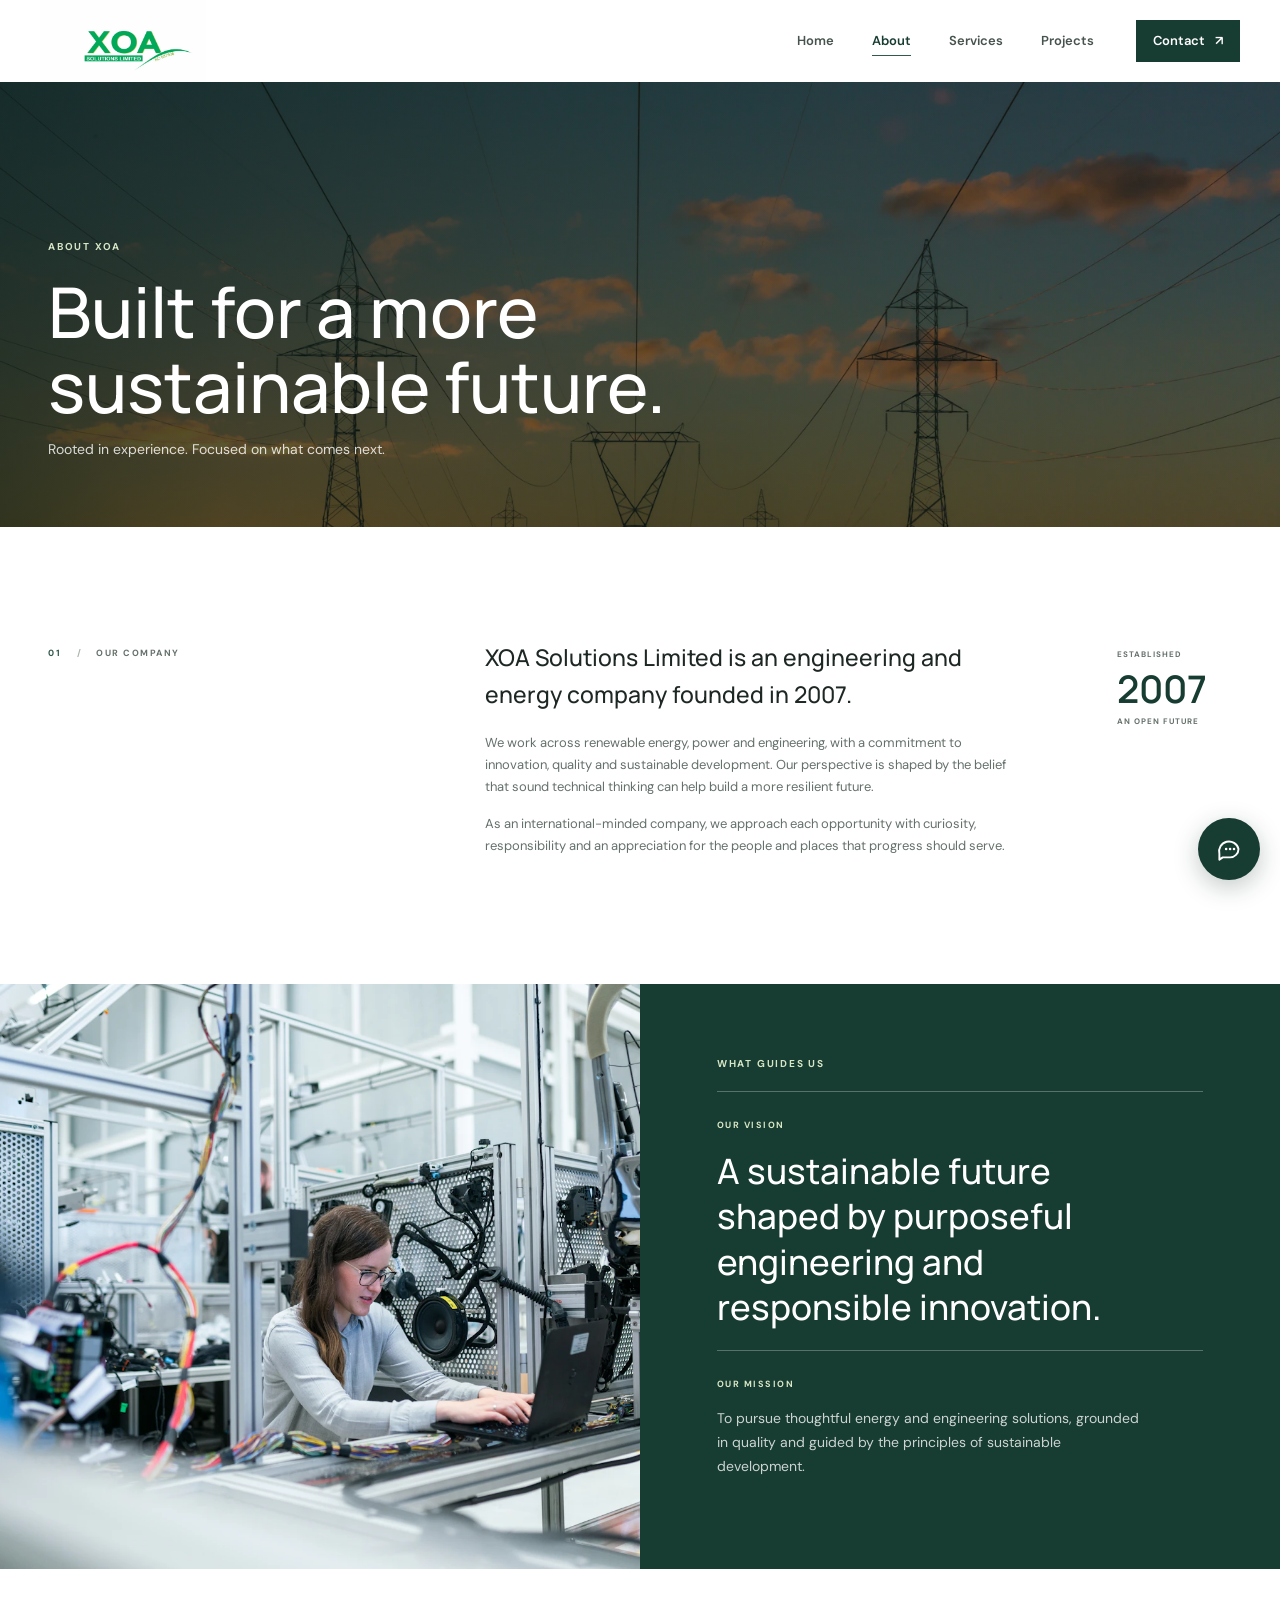
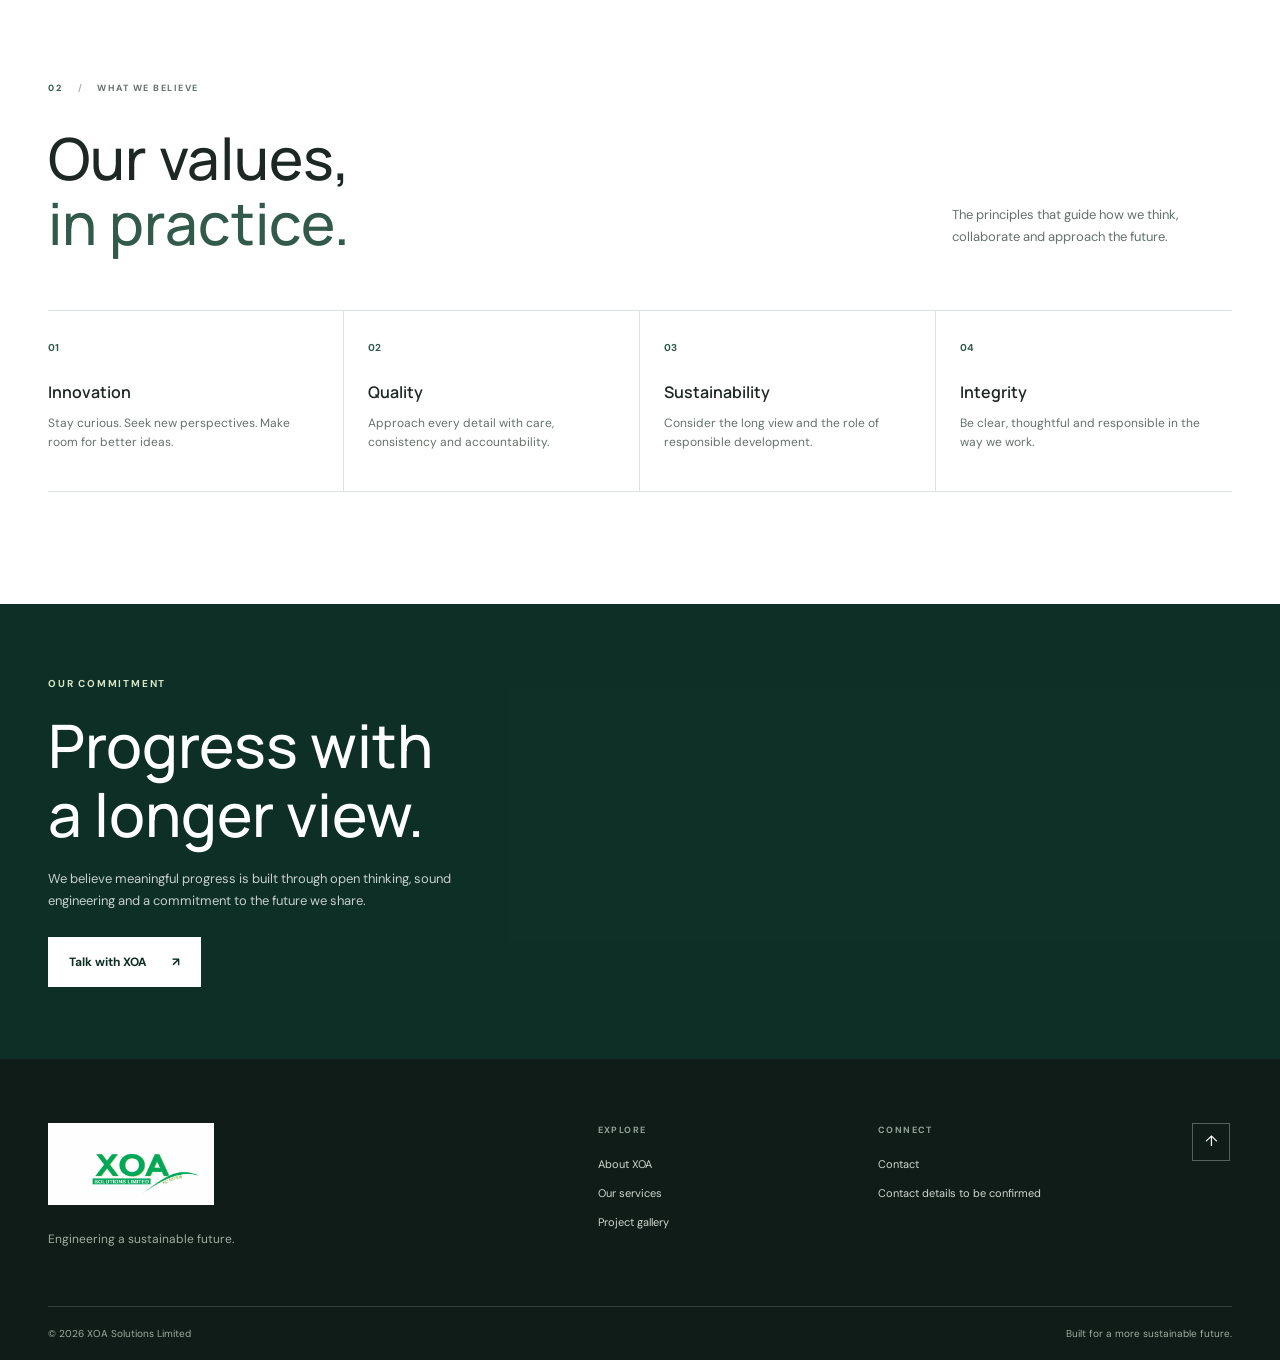
==== about.html @ 509e8e04 "Update XOA website and add official company logo Co-authored-by: Copilot <223556219+Copilot@users.no" ====
<!doctype html>
<html lang="en">
<head>
  <meta charset="utf-8">
  <meta name="viewport" content="width=device-width, initial-scale=1">
  <meta name="description" content="Learn about XOA Solutions Limited, founded in 2007, and our vision, mission and commitment to sustainable development.">
  <meta name="theme-color" content="#173c31">
  <title>About XOA | XOA Solutions Limited</title>
  <link rel="preconnect" href="https://fonts.googleapis.com">
  <link rel="preconnect" href="https://fonts.gstatic.com" crossorigin>
  <link rel="preconnect" href="https://images.unsplash.com">
  <link href="https://fonts.googleapis.com/css2?family=DM+Sans:wght@400;500;600;700&family=Manrope:wght@400;500;600;700;800&display=swap" rel="stylesheet">
  <link rel="stylesheet" href="assets/css/style.css">
  <link rel="stylesheet" href="assets/css/chatbot.css">
  <script src="assets/js/main.js" defer></script>
  <script id="xoa-chatbot-script" src="assets/js/chatbot.js" data-api-endpoint="/api/chat" defer></script>
</head>
<body data-page="about">
  <a class="skip-link" href="#main-content">Skip to content</a>
  <header class="site-header"><div class="header-inner">
    <a class="brand" href="index.html" aria-label="XOA Solutions Limited home"><img class="brand-logo" src="assets/images/xoa-logo.jpg" alt="XOA Solutions Limited official logo"></a>
    <button class="menu-toggle" type="button" aria-expanded="false" aria-controls="primary-navigation" aria-label="Open navigation"><span></span><span></span></button>
    <nav class="site-nav" id="primary-navigation" aria-label="Main navigation"><a href="index.html">Home</a><a href="about.html" aria-current="page">About</a><a href="services.html">Services</a><a href="projects.html">Projects</a><a class="nav-contact" href="contact.html">Contact <span aria-hidden="true">↗</span></a></nav>
  </div></header>
  <main id="main-content">
    <section class="page-hero page-hero--about">
      <img src="assets/images/wind-landscape.webp" alt="Wind turbines rising above a green landscape" fetchpriority="high">
      <div class="page-hero__shade"></div><div class="page-width page-hero__content"><p class="eyebrow eyebrow--light">About XOA</p><h1>Built for a more<br>sustainable future.</h1><p>Rooted in experience. Focused on what comes next.</p></div>
    </section>
    <section class="about-intro section-space page-width" data-reveal>
      <div class="section-kicker"><span>01</span><span>Our company</span></div>
      <div class="about-intro__body"><p class="lead">XOA Solutions Limited is an engineering and energy company founded in 2007.</p><p>We work across renewable energy, power and engineering, with a commitment to innovation, quality and sustainable development. Our perspective is shaped by the belief that sound technical thinking can help build a more resilient future.</p><p>As an international-minded company, we approach each opportunity with curiosity, responsibility and an appreciation for the people and places that progress should serve.</p></div>
      <div class="founded-stamp"><span>ESTABLISHED</span><strong>2007</strong><span>AN OPEN FUTURE</span></div>
    </section>
    <section class="vision-band" data-reveal>
      <div class="vision-image"><img src="assets/images/engineer-at-work.webp" alt="Engineer working with technical equipment" loading="lazy"></div>
      <div class="vision-content"><p class="eyebrow eyebrow--light">What guides us</p><div class="vision-block"><span>OUR VISION</span><h2>A sustainable future shaped by purposeful engineering and responsible innovation.</h2></div><div class="vision-block"><span>OUR MISSION</span><p>To pursue thoughtful energy and engineering solutions, grounded in quality and guided by the principles of sustainable development.</p></div></div>
    </section>
    <section class="values-section section-space page-width" data-reveal>
      <div class="section-heading"><div><div class="section-kicker"><span>02</span><span>What we believe</span></div><h2>Our values,<br><em>in practice.</em></h2></div><p class="section-aside">The principles that guide how we think, collaborate and approach the future.</p></div>
      <div class="values-grid"><article><span>01</span><h3>Innovation</h3><p>Stay curious. Seek new perspectives. Make room for better ideas.</p></article><article><span>02</span><h3>Quality</h3><p>Approach every detail with care, consistency and accountability.</p></article><article><span>03</span><h3>Sustainability</h3><p>Consider the long view and the role of responsible development.</p></article><article><span>04</span><h3>Integrity</h3><p>Be clear, thoughtful and responsible in the way we work.</p></article></div>
    </section>
    <section class="about-commitment"><div class="page-width about-commitment__inner" data-reveal><p class="eyebrow eyebrow--light">Our commitment</p><h2>Progress with<br>a longer view.</h2><p>We believe meaningful progress is built through open thinking, sound engineering and a commitment to the future we share.</p><a class="button button--light" href="contact.html">Talk with XOA <span aria-hidden="true">↗</span></a></div></section>
  </main>
  <footer class="site-footer"><div class="page-width footer-main"><div class="footer-brand-block"><a class="brand brand--footer" href="index.html" aria-label="XOA Solutions Limited home"><img class="brand-logo" src="assets/images/xoa-logo.jpg" alt="XOA Solutions Limited official logo"></a><p>Engineering a sustainable future.</p></div><div class="footer-column"><span class="footer-label">Explore</span><a href="about.html">About XOA</a><a href="services.html">Our services</a><a href="projects.html">Project gallery</a></div><div class="footer-column"><span class="footer-label">Connect</span><a href="contact.html">Contact</a><span>Contact details to be confirmed</span></div><a class="back-top" href="#main-content" aria-label="Back to top">↑</a></div><div class="page-width footer-bottom"><span>© <span data-current-year>2026</span> XOA Solutions Limited</span><span>Built for a more sustainable future.</span></div></footer>
</body>
</html>
---- assets/css/style.css ----
:root {
  color-scheme: light;
  --forest: #173c31;
  --forest-deep: #102d25;
  --forest-soft: #315a4b;
  --ink: #1d2723;
  --muted: #65716b;
  --line: #dce3dd;
  --paper: #f6f7f3;
  --white: #fff;
  --leaf: #d9e7c7;
  --sans: "DM Sans", sans-serif;
  --display: "Manrope", sans-serif;
  font-family: var(--sans);
  color: var(--ink);
  background: var(--white);
  font-synthesis: none;
  text-rendering: optimizeLegibility;
}

*, *::before, *::after { box-sizing: border-box; }
html { scroll-behavior: smooth; }
body { margin: 0; min-width: 320px; font-size: 15px; line-height: 1.7; }
img { display: block; width: 100%; }
a { color: inherit; text-decoration: none; }
button, input, textarea { font: inherit; }
button, a { -webkit-tap-highlight-color: transparent; }
::selection { color: var(--white); background: var(--forest-soft); }
.page-width { width: min(1200px, calc(100% - 96px)); margin-inline: auto; }
.section-space { padding-block: 112px; }

.skip-link { position: fixed; z-index: 20; top: 12px; left: 12px; padding: 10px 16px; color: var(--white); background: var(--forest); transform: translateY(-160%); }
.skip-link:focus { transform: translateY(0); }
.site-header { position: relative; z-index: 10; height: 82px; background: var(--white); }
.header-inner { width: min(1360px, calc(100% - 80px)); height: 100%; margin-inline: auto; display: flex; align-items: center; justify-content: space-between; }
.brand { display: inline-flex; align-items: center; min-width: 176px; }
.brand-logo { flex: 0 1 166px; width: 166px; max-width: 100%; height: auto; }
.site-nav { display: flex; align-items: center; gap: 38px; height: 100%; }
.site-nav a { position: relative; display: inline-flex; align-items: center; min-height: 44px; color: #47534d; font-size: 13px; font-weight: 600; transition: color .2s ease; }
.site-nav a:not(.nav-contact)::after { position: absolute; right: 0; bottom: 7px; left: 0; height: 1px; background: var(--forest-soft); content: ""; transform: scaleX(0); transform-origin: left; transition: transform .2s ease; }
.site-nav a:hover, .site-nav a[aria-current="page"] { color: var(--forest); }
.site-nav a:hover::after, .site-nav a[aria-current="page"]::after { transform: scaleX(1); }
.site-nav .nav-contact { gap: 10px; min-height: 42px; margin-left: 4px; padding: 0 17px; color: var(--white); background: var(--forest); transition: background .2s ease; }
.site-nav .nav-contact:hover { color: var(--white); background: var(--forest-soft); }
.menu-toggle { display: none; }

.home-hero { position: relative; min-height: min(690px, calc(100svh - 82px)); display: flex; align-items: center; overflow: hidden; color: var(--white); background: var(--forest-deep); }
.home-hero__image, .page-hero > img { position: absolute; inset: 0; width: 100%; height: 100%; object-fit: cover; }
.home-hero__image { object-position: center 54%; }
.home-hero__shade, .page-hero__shade { position: absolute; inset: 0; background: linear-gradient(90deg, rgba(10, 31, 25, .79) 0%, rgba(12, 35, 29, .57) 46%, rgba(13, 36, 29, .15) 100%); }
.home-hero__content { position: relative; z-index: 1; padding-block: 120px; }
.eyebrow { margin: 0 0 20px; color: var(--forest-soft); font-size: 10px; font-weight: 700; letter-spacing: 1.8px; line-height: 1.5; text-transform: uppercase; }
.eyebrow--light { color: #d6e6c6; }
h1, h2, h3, p { margin-top: 0; }
h1, h2, h3 { font-family: var(--display); letter-spacing: 0; }
.home-hero h1 { max-width: 800px; margin-bottom: 20px; font-size: clamp(48px, 7vw, 88px); font-weight: 600; letter-spacing: 0; line-height: 1.04; }
.hero-copy { max-width: 480px; margin-bottom: 30px; color: rgba(255,255,255,.82); font-size: 16px; line-height: 1.8; }
.hero-actions { display: flex; align-items: center; gap: 28px; }
.button { min-height: 50px; display: inline-flex; align-items: center; justify-content: center; gap: 25px; padding: 0 20px; border: 1px solid transparent; font-size: 12px; font-weight: 700; transition: color .2s ease, background .2s ease, border-color .2s ease, transform .2s ease; }
.button:hover { transform: translateY(-2px); }
.button--light { color: var(--forest-deep); background: var(--white); }
.button--light:hover { color: var(--white); border-color: rgba(255,255,255,.65); background: transparent; }
.button--dark { color: var(--white); background: var(--forest); cursor: pointer; }
.button--dark:hover { background: var(--forest-soft); }
.hero-caption { position: absolute; right: 48px; bottom: 32px; z-index: 1; color: rgba(255,255,255,.78); font-size: 10px; letter-spacing: .3px; }
.text-link { display: inline-flex; align-items: center; gap: 14px; color: var(--forest); font-size: 12px; font-weight: 700; }
.text-link span { transition: transform .2s ease; }
.text-link:hover span { transform: translateX(4px); }
.text-link--light { color: var(--white); }

.section-kicker { display: flex; align-items: center; gap: 14px; margin-bottom: 34px; color: var(--muted); font-size: 9px; font-weight: 700; letter-spacing: 1.5px; text-transform: uppercase; }
.section-kicker span:first-child { color: var(--forest-soft); }
.section-kicker span:first-child::after { content: " /"; padding-left: 12px; color: #aab5ac; }
.section-kicker--light, .section-kicker--light span:first-child { color: #d4dfd4; }
.section-kicker--light span:first-child::after { color: rgba(255,255,255,.42); }
.intro-section { padding-block: 105px 118px; }
.intro-content { display: grid; grid-template-columns: 1.05fr .75fr; gap: 13%; align-items: start; }
.intro-content h2, .section-heading h2, .why-heading h2, .portfolio-intro h2 { margin: 0; font-size: clamp(38px, 5vw, 58px); font-weight: 500; line-height: 1.13; }
h2 em { color: var(--forest-soft); font-style: normal; }
.intro-copy { padding-top: 4px; }
.intro-copy p { margin-bottom: 18px; color: var(--muted); font-size: 14px; }
.intro-copy .lead, .lead { color: var(--ink); font-family: var(--display); font-size: 19px; font-weight: 500; line-height: 1.6; }
.intro-copy .text-link { margin-top: 6px; }

.overview-band { min-height: 470px; display: grid; grid-template-columns: 1.05fr .95fr; color: var(--white); background: var(--forest); }
.overview-image { min-height: 470px; background: url("../images/wind-landscape.webp") center 48% / cover no-repeat; }
.overview-content { align-self: center; max-width: 580px; padding: 72px 10% 72px 11%; }
.overview-content .eyebrow { margin-bottom: 17px; }
.overview-content h2, .contact-cta h2, .about-commitment h2, .services-outro h2 { margin-bottom: 19px; font-size: clamp(38px, 4vw, 54px); font-weight: 500; line-height: 1.15; }
.overview-content p:not(.eyebrow) { max-width: 390px; margin-bottom: 24px; color: rgba(255,255,255,.75); font-size: 14px; }

.section-heading { display: flex; align-items: end; justify-content: space-between; gap: 40px; margin-bottom: 54px; }
.section-heading .section-kicker { margin-bottom: 28px; }
.section-heading__link { margin-bottom: 9px; white-space: nowrap; }
.services-section { padding-block: 110px 120px; }
.service-grid { display: grid; grid-template-columns: repeat(3, 1fr); border-top: 1px solid var(--line); border-bottom: 1px solid var(--line); }
.service-tile { position: relative; min-height: 257px; padding: 27px 28px 30px 0; border-right: 1px solid var(--line); transition: background .25s ease, padding .25s ease; }
.service-tile:not(:first-child) { padding-left: 28px; }
.service-tile:last-child { border-right: 0; }
.service-tile:hover { background: var(--paper); padding-right: 19px; padding-left: 19px; }
.service-number { display: block; margin-bottom: 27px; color: var(--muted); font-size: 9px; font-weight: 700; letter-spacing: 1.2px; }
.service-symbol { color: var(--forest-soft); font-size: 25px; line-height: 1; }
.service-tile h3 { margin: 16px 0 9px; font-size: 18px; font-weight: 600; }
.service-tile p { max-width: 280px; margin-bottom: 0; color: var(--muted); font-size: 12px; line-height: 1.7; }
.tile-arrow { position: absolute; right: 20px; bottom: 20px; color: var(--forest); opacity: 0; transition: opacity .2s ease, transform .2s ease; }
.service-tile:hover .tile-arrow { opacity: 1; transform: translate(2px, -2px); }

.projects-band { padding-block: 105px 120px; color: var(--white); background: var(--forest-deep); }
.section-heading--light h2 em { color: var(--leaf); }
.projects-note { margin: -27px 0 42px; color: rgba(255,255,255,.64); font-size: 11px; }
.featured-projects { display: grid; grid-template-columns: 1.05fr .8fr; align-items: start; gap: 7%; }
.featured-project { display: block; }
.featured-project img { aspect-ratio: 1.62; object-fit: cover; transition: filter .3s ease; }
.featured-project:hover img { filter: brightness(.86); }
.featured-project--offset { margin-top: 85px; }
.project-meta { display: flex; justify-content: space-between; margin: 17px 0 8px; color: #b7c8b9; font-size: 9px; font-weight: 700; letter-spacing: 1.15px; }
.featured-project h3 { margin-bottom: 0; font-size: 22px; font-weight: 500; }

.why-section { display: grid; grid-template-columns: .8fr 1.2fr; gap: 10%; padding-block: 115px 125px; }
.why-heading .section-kicker { margin-bottom: 31px; }
.why-heading h2 { font-size: clamp(38px, 4.5vw, 54px); }
.why-list { border-top: 1px solid var(--line); }
.why-item { display: grid; grid-template-columns: 45px 1fr; gap: 10px; padding: 21px 0; border-bottom: 1px solid var(--line); }
.why-item > span { padding-top: 2px; color: var(--forest-soft); font-size: 10px; font-weight: 700; }
.why-item h3 { margin: 0 0 5px; font-size: 16px; font-weight: 600; }
.why-item p { margin: 0; color: var(--muted); font-size: 12px; }

.contact-cta, .about-commitment, .services-outro { position: relative; overflow: hidden; color: var(--white); background: var(--forest); }
.contact-cta { min-height: 410px; display: flex; align-items: center; background: url("../images/wind-landscape.webp") center 48% / cover no-repeat; }
.contact-cta::before, .about-commitment::before, .services-outro::before { position: absolute; inset: 0; background: rgba(13, 47, 37, .88); content: ""; }
.contact-cta__inner, .about-commitment__inner, .services-outro__inner { position: relative; z-index: 1; padding-block: 72px; }
.contact-cta h2 { margin-bottom: 26px; font-size: clamp(42px, 5vw, 64px); }
.cta-index { position: absolute; right: 5%; bottom: 34px; color: rgba(255,255,255,.55); font-size: 10px; letter-spacing: 1.5px; }

.site-footer { color: var(--white); background: #101c17; }
.footer-main { position: relative; display: grid; grid-template-columns: 1.5fr .7fr .8fr 40px; gap: 45px; padding-block: 64px 56px; }
.footer-brand-block > p { margin: 16px 0 0; color: #9daea1; font-size: 12px; }
.footer-column { display: flex; flex-direction: column; align-items: flex-start; gap: 10px; }
.footer-label { margin-bottom: 7px; color: #91a398; font-size: 9px; font-weight: 700; letter-spacing: 1.4px; text-transform: uppercase; }
.footer-column a, .footer-column > span:not(.footer-label) { color: #d0d8d1; font-size: 11px; }
.footer-column a:hover { color: var(--leaf); }
.back-top { width: 38px; height: 38px; display: grid; place-items: center; border: 1px solid #536359; color: var(--white); transition: background .2s ease; }
.back-top:hover { background: var(--forest-soft); }
.footer-bottom { min-height: 54px; display: flex; justify-content: space-between; align-items: center; border-top: 1px solid #34413a; color: #9daea1; font-size: 10px; }

.page-hero { position: relative; min-height: 445px; display: flex; align-items: end; overflow: hidden; color: var(--white); background: var(--forest-deep); }
.page-hero > img { object-position: center 48%; }
.page-hero__shade { background: linear-gradient(90deg, rgba(10,31,25,.76), rgba(13,36,29,.26)); }
.page-hero__content { position: relative; z-index: 1; padding-block: 75px 65px; }
.page-hero h1 { margin: 0 0 14px; font-size: clamp(48px, 6vw, 70px); font-weight: 500; line-height: 1.07; }
.page-hero__content > p:last-child { max-width: 460px; margin-bottom: 0; color: rgba(255,255,255,.82); font-size: 14px; }
.page-hero--services > img { object-position: center 42%; }
.page-hero--contact > img { object-position: center 48%; }

.about-intro { position: relative; display: grid; grid-template-columns: .7fr 1.1fr auto; align-items: start; gap: 8%; }
.about-intro .section-kicker { margin-top: 7px; }
.about-intro__body .lead { max-width: 600px; margin-bottom: 19px; font-size: 23px; }
.about-intro__body > p:not(.lead) { max-width: 600px; margin-bottom: 15px; color: var(--muted); font-size: 13px; }
.founded-stamp { min-width: 115px; display: grid; justify-items: start; gap: 5px; padding-top: 9px; color: var(--muted); font-size: 8px; font-weight: 700; letter-spacing: 1px; }
.founded-stamp strong { color: var(--forest); font: 600 38px/1.15 var(--display); letter-spacing: 0; }
.vision-band { display: grid; grid-template-columns: 1fr 1fr; min-height: 550px; color: var(--white); background: var(--forest); }
.vision-image img { width: 100%; height: 100%; min-height: 550px; object-fit: cover; }
.vision-content { align-self: center; padding: 72px 12%; }
.vision-block { padding-block: 19px; border-top: 1px solid rgba(255,255,255,.28); }
.vision-block > span { color: var(--leaf); font-size: 9px; font-weight: 700; letter-spacing: 1.5px; }
.vision-block h2 { max-width: 440px; margin: 12px 0 0; font-size: clamp(24px, 3vw, 35px); font-weight: 500; line-height: 1.3; }
.vision-block p { max-width: 430px; margin: 12px 0 0; color: rgba(255,255,255,.78); font-size: 14px; }
.values-section .section-aside { max-width: 280px; margin: 0 0 8px; color: var(--muted); font-size: 13px; }
.values-grid { display: grid; grid-template-columns: repeat(4, 1fr); border-top: 1px solid var(--line); border-bottom: 1px solid var(--line); }
.values-grid article { min-height: 180px; padding: 23px 24px 23px 0; border-right: 1px solid var(--line); }
.values-grid article:not(:first-child) { padding-left: 24px; }
.values-grid article:last-child { border-right: 0; }
.values-grid article > span { color: var(--forest-soft); font-size: 10px; font-weight: 700; }
.values-grid h3 { margin: 20px 0 7px; font-size: 16px; font-weight: 600; }
.values-grid p { margin: 0; color: var(--muted); font-size: 12px; line-height: 1.65; }
.about-commitment::before, .services-outro::before { background: rgba(13, 47, 37, .91); }
.about-commitment__inner, .services-outro__inner { min-height: 360px; display: flex; flex-direction: column; align-items: flex-start; justify-content: center; }
.about-commitment h2, .services-outro h2 { font-size: clamp(42px, 5vw, 60px); }
.about-commitment__inner > p:not(.eyebrow) { max-width: 450px; margin-bottom: 25px; color: rgba(255,255,255,.77); font-size: 13px; }

.services-intro { display: grid; grid-template-columns: .7fr 1.3fr; gap: 10%; padding-block: 92px 67px; }
.services-intro .section-kicker { margin-top: 7px; }
.services-intro .lead { max-width: 560px; margin-bottom: 14px; font-size: 22px; }
.services-intro > div:last-child > p:last-child { max-width: 590px; margin-bottom: 0; color: var(--muted); font-size: 13px; }
.service-detail-list { padding-bottom: 110px; }
.service-detail { display: grid; grid-template-columns: 120px 1fr 70px; align-items: center; gap: 30px; min-height: 160px; padding-block: 28px; border-top: 1px solid var(--line); scroll-margin-top: 25px; }
.service-detail:last-child { border-bottom: 1px solid var(--line); }
.service-detail__index { color: var(--forest); font: 500 28px/1.2 var(--display); }
.service-detail__index span { display: block; margin-top: 7px; color: var(--muted); font: 700 8px/1.3 var(--sans); letter-spacing: 1.2px; }
.service-detail__copy h2 { margin: 0 0 9px; font-size: 21px; font-weight: 600; }
.service-detail__copy p { max-width: 680px; margin: 0; color: var(--muted); font-size: 13px; }
.service-detail__mark { justify-self: end; color: var(--forest-soft); font-size: 27px; }
.services-outro { background: url("../images/wind-landscape.webp") center 48% / cover no-repeat; }
.services-outro__inner { min-height: 400px; }

.portfolio-section { padding-block: 94px 105px; }
.portfolio-intro { display: grid; grid-template-columns: 1fr .65fr; gap: 13%; align-items: end; margin-bottom: 48px; }
.portfolio-intro .section-kicker { margin-bottom: 25px; }
.portfolio-intro > p { margin-bottom: 6px; color: var(--muted); font-size: 13px; }
.filter-bar { display: flex; gap: 7px; margin-bottom: 25px; border-bottom: 1px solid var(--line); }
.filter-button { min-height: 43px; padding: 0 15px; border: 0; border-bottom: 2px solid transparent; color: var(--muted); background: transparent; font-size: 11px; font-weight: 600; cursor: pointer; transition: color .2s ease, border-color .2s ease; }
.filter-button:hover, .filter-button.is-active { color: var(--forest); }
.filter-button.is-active { border-bottom-color: var(--forest); }
.portfolio-grid { display: grid; grid-template-columns: repeat(2, 1fr); gap: 46px 28px; }
.portfolio-card { min-width: 0; }
.portfolio-card[hidden] { display: none; }
.portfolio-card__image { position: relative; overflow: hidden; background: var(--paper); }
.portfolio-card__image img { aspect-ratio: 1.52; object-fit: cover; transition: transform .5s ease; }
.portfolio-card:hover .portfolio-card__image img { transform: scale(1.025); }
.portfolio-card__image > span { position: absolute; left: 14px; bottom: 14px; padding: 7px 10px; color: var(--forest-deep); background: var(--white); font-size: 8px; font-weight: 700; letter-spacing: 1px; }
.portfolio-card__caption { display: flex; justify-content: space-between; gap: 20px; padding-top: 16px; }
.portfolio-card__caption > div > span { color: var(--forest-soft); font-size: 9px; font-weight: 700; letter-spacing: 1.1px; }
.portfolio-card__caption h3 { margin: 6px 0; font-size: 19px; font-weight: 600; }
.portfolio-card__caption p { max-width: 420px; margin: 0; color: var(--muted); font-size: 11px; }
.portfolio-arrow { color: var(--forest); }
.portfolio-note { padding-block: 24px; background: var(--paper); }
.portfolio-note .page-width { display: flex; align-items: center; gap: 17px; }
.note-mark { width: 25px; height: 25px; flex: 0 0 auto; display: grid; place-items: center; border: 1px solid #91a296; border-radius: 50%; color: var(--forest); font: 600 12px/1 var(--display); }
.portfolio-note p { margin: 0; color: var(--muted); font-size: 11px; }
.portfolio-note strong { color: var(--ink); }

.contact-section { display: grid; grid-template-columns: .8fr 1fr; gap: 10%; align-items: start; }
.contact-details h2 { margin: 0 0 17px; font-size: clamp(34px, 4vw, 48px); font-weight: 500; line-height: 1.15; }
.contact-details > p:not(.section-kicker) { max-width: 400px; margin-bottom: 34px; color: var(--muted); font-size: 13px; }
.contact-method { padding-block: 13px; border-top: 1px solid var(--line); }
.contact-method:last-child { border-bottom: 1px solid var(--line); }
.contact-method span { color: var(--forest-soft); font-size: 9px; font-weight: 700; letter-spacing: 1.3px; }
.contact-method p { margin: 4px 0 0; color: var(--ink); font-size: 13px; }
.contact-form-wrap { padding: 33px; background: var(--paper); }
.contact-form .eyebrow { margin-bottom: 25px; }
.form-row { display: grid; gap: 7px; margin-bottom: 17px; }
.form-row label { color: var(--ink); font-size: 11px; font-weight: 600; }
.form-row input, .form-row textarea { width: 100%; min-height: 45px; padding: 10px 12px; border: 1px solid #cbd4cd; border-radius: 0; outline: 0; color: var(--ink); background: var(--white); font-size: 13px; transition: border-color .2s ease, box-shadow .2s ease; }
.form-row textarea { min-height: 130px; resize: vertical; }
.form-row input:focus, .form-row textarea:focus { border-color: var(--forest-soft); box-shadow: 0 0 0 2px rgba(49, 90, 75, .12); }
.form-notice { margin: 20px 0; padding-left: 12px; border-left: 2px solid #95ab8a; color: var(--muted); font-size: 10px; line-height: 1.6; }
.form-status { min-height: 22px; margin: 12px 0 0; color: var(--forest); font-size: 11px; }

[data-reveal] { opacity: 1; transform: none; }
.js-enabled [data-reveal] { opacity: 0; transform: translateY(16px); transition: opacity .65s ease, transform .65s ease; }
.js-enabled [data-reveal].is-visible { opacity: 1; transform: translateY(0); }
.js-enabled [data-reveal].reveal-now { opacity: 1; transform: none; }

@media (min-width: 1500px) {
  .home-hero { min-height: 710px; }
}

@media (max-width: 900px) {
  .page-width { width: min(100% - 56px, 760px); }
  .header-inner { width: calc(100% - 48px); }
  .site-nav { gap: 24px; }
  .intro-content { gap: 8%; }
  .overview-content { padding-inline: 9%; }
  .why-section { grid-template-columns: .75fr 1.25fr; gap: 6%; }
  .footer-main { grid-template-columns: 1.2fr .8fr .9fr 38px; gap: 25px; }
  .about-intro { grid-template-columns: .6fr 1.2fr; gap: 7%; }
  .founded-stamp { grid-column: 2; display: flex; align-items: center; gap: 10px; }
  .founded-stamp strong { font-size: 24px; }
  .vision-content { padding-inline: 9%; }
  .values-grid article { padding-right: 16px; }
  .values-grid article:not(:first-child) { padding-left: 16px; }
  .contact-section { gap: 6%; }
}

@media (max-width: 680px) {
  body { font-size: 14px; }
  .page-width { width: calc(100% - 40px); }
  .section-space { padding-block: 76px; }
  .site-header { height: 70px; }
  .header-inner { width: calc(100% - 40px); }
  .brand { min-width: auto; }
  .brand-logo { flex-basis: 145px; width: 145px; }
  .menu-toggle { width: 44px; height: 44px; display: flex; flex-direction: column; align-items: center; justify-content: center; gap: 6px; border: 0; background: transparent; cursor: pointer; }
  .menu-toggle span { width: 21px; height: 1px; background: var(--forest); transition: transform .2s ease; }
  .menu-toggle[aria-expanded="true"] span:first-child { transform: translateY(3.5px) rotate(45deg); }
  .menu-toggle[aria-expanded="true"] span:last-child { transform: translateY(-3.5px) rotate(-45deg); }
  .site-nav { position: absolute; top: 70px; right: 0; left: 0; height: auto; display: none; align-items: stretch; gap: 0; padding: 8px 20px 20px; border-top: 1px solid var(--line); background: var(--white); box-shadow: 0 14px 20px rgba(12, 34, 26, .08); }
  .site-nav.is-open { display: flex; flex-direction: column; }
  .site-nav a { min-height: 48px; border-bottom: 1px solid #ebefeb; }
  .site-nav a:not(.nav-contact)::after { display: none; }
  .site-nav .nav-contact { justify-content: space-between; margin: 12px 0 0; padding-inline: 14px; }
  .home-hero { min-height: min(690px, calc(100svh - 70px)); }
  .home-hero__image { object-position: 58% center; }
  .home-hero__shade { background: linear-gradient(90deg, rgba(10,31,25,.78), rgba(12,35,29,.34)); }
  .home-hero__content { padding-block: 82px 100px; }
  .home-hero h1 { font-size: clamp(46px, 12vw, 66px); }
  .hero-copy { max-width: 370px; font-size: 14px; }
  .hero-actions { flex-wrap: wrap; gap: 19px; }
  .button { min-height: 48px; padding-inline: 16px; }
  .hero-caption { right: 20px; bottom: 19px; max-width: 200px; text-align: right; }
  .section-kicker { margin-bottom: 25px; }
  .intro-section { padding-block: 73px 80px; }
  .intro-content { grid-template-columns: 1fr; gap: 22px; }
  .intro-content h2, .section-heading h2, .why-heading h2, .portfolio-intro h2 { font-size: 39px; }
  .intro-copy .lead { font-size: 17px; }
  .overview-band { grid-template-columns: 1fr; }
  .overview-image { min-height: 280px; }
  .overview-content { padding: 53px 20px 58px; }
  .overview-content h2, .contact-cta h2, .about-commitment h2, .services-outro h2 { font-size: 41px; }
  .section-heading { align-items: flex-start; flex-direction: column; gap: 18px; margin-bottom: 34px; }
  .section-heading__link { margin: 0; }
  .service-grid { grid-template-columns: 1fr; }
  .service-tile, .service-tile:not(:first-child) { min-height: 218px; padding: 22px 4px 25px; border-right: 0; border-bottom: 1px solid var(--line); }
  .service-tile:last-child { border-bottom: 0; }
  .service-tile:hover { padding-inline: 12px; }
  .service-number { margin-bottom: 20px; }
  .service-tile h3 { margin-top: 13px; }
  .tile-arrow { opacity: 1; }
  .projects-band { padding-block: 76px 83px; }
  .projects-note { margin: -15px 0 29px; line-height: 1.6; }
  .featured-projects { grid-template-columns: 1fr; gap: 30px; }
  .featured-project--offset { margin-top: 0; }
  .featured-project img { aspect-ratio: 1.45; }
  .why-section { grid-template-columns: 1fr; gap: 30px; padding-block: 76px 83px; }
  .why-item { grid-template-columns: 35px 1fr; padding-block: 18px; }
  .contact-cta { min-height: 350px; background-position: 56% center; }
  .contact-cta__inner { padding-block: 62px; }
  .cta-index { right: 20px; bottom: 20px; }
  .footer-main { grid-template-columns: 1fr 1fr; gap: 32px 18px; padding-block: 48px 38px; }
  .footer-brand-block { grid-column: 1 / -1; }
  .footer-main > .back-top { position: absolute; top: 48px; right: 0; }
  .footer-bottom { min-height: 64px; align-items: flex-start; flex-direction: column; justify-content: center; gap: 4px; padding-block: 12px; }
  .page-hero { min-height: 390px; }
  .page-hero__content { padding-block: 65px 48px; }
  .page-hero h1 { font-size: clamp(46px, 11vw, 63px); }
  .page-hero__content > p:last-child { font-size: 13px; }
  .about-intro { grid-template-columns: 1fr; gap: 0; padding-block: 68px; }
  .about-intro .section-kicker { margin: 0 0 24px; }
  .about-intro__body .lead { font-size: 20px; }
  .founded-stamp { grid-column: auto; justify-self: start; margin-top: 18px; }
  .vision-band { grid-template-columns: 1fr; }
  .vision-image img { min-height: 300px; max-height: 360px; }
  .vision-content { padding: 48px 20px 55px; }
  .vision-block h2 { font-size: 27px; }
  .values-grid { grid-template-columns: 1fr 1fr; }
  .values-grid article, .values-grid article:not(:first-child) { min-height: 166px; padding: 19px 13px 18px 0; border-right: 1px solid var(--line); border-bottom: 1px solid var(--line); }
  .values-grid article:nth-child(even) { padding-left: 16px; border-right: 0; }
  .values-grid article:nth-last-child(-n + 2) { border-bottom: 0; }
  .values-grid h3 { margin-top: 15px; }
  .about-commitment__inner, .services-outro__inner { min-height: 320px; padding-block: 53px; }
  .services-intro { grid-template-columns: 1fr; gap: 0; padding-block: 67px 48px; }
  .services-intro .section-kicker { margin: 0 0 23px; }
  .services-intro .lead { font-size: 20px; }
  .service-detail-list { padding-bottom: 75px; }
  .service-detail { grid-template-columns: 55px 1fr 24px; gap: 12px; min-height: auto; padding-block: 24px; }
  .service-detail__index { font-size: 22px; }
  .service-detail__index span { font-size: 7px; letter-spacing: .7px; }
  .service-detail__copy h2 { font-size: 17px; }
  .service-detail__copy p { font-size: 11px; line-height: 1.65; }
  .service-detail__mark { font-size: 21px; }
  .portfolio-section { padding-block: 67px 75px; }
  .portfolio-intro { grid-template-columns: 1fr; gap: 20px; margin-bottom: 28px; }
  .portfolio-intro > p { font-size: 12px; }
  .filter-bar { gap: 0; overflow-x: auto; margin-right: -20px; padding-right: 20px; }
  .filter-button { flex: 0 0 auto; padding-inline: 12px; font-size: 10px; }
  .portfolio-grid { grid-template-columns: 1fr; gap: 32px; }
  .portfolio-card__image img { aspect-ratio: 1.3; }
  .portfolio-card__caption h3 { font-size: 17px; }
  .portfolio-note .page-width { align-items: flex-start; }
  .portfolio-note p { font-size: 10px; }
  .contact-section { grid-template-columns: 1fr; gap: 38px; padding-block: 67px 75px; }
  .contact-details h2 { font-size: 39px; }
  .contact-form-wrap { padding: 24px 18px; }
}

@media (prefers-reduced-motion: reduce) {
  *, *::before, *::after { scroll-behavior: auto !important; animation-duration: .01ms !important; animation-iteration-count: 1 !important; transition-duration: .01ms !important; }
  .js-enabled [data-reveal] { opacity: 1; transform: none; }
}
---- assets/css/chatbot.css ----
.xoa-chatbot {
  --chat-forest: #173c31;
  --chat-forest-deep: #102d25;
  --chat-forest-soft: #315a4b;
  --chat-ink: #1d2723;
  --chat-muted: #65716b;
  --chat-line: #e2e8e3;
  --chat-paper: #f5f7f3;
  --chat-white: #fff;
  position: fixed;
  z-index: 10000;
  right: max(20px, env(safe-area-inset-right));
  bottom: max(20px, env(safe-area-inset-bottom));
  color: var(--chat-ink);
  font: 13px/1.5 "DM Sans", sans-serif;
}

.xoa-chatbot *,
.xoa-chatbot *::before,
.xoa-chatbot *::after { box-sizing: border-box; }

.xoa-chatbot button,
.xoa-chatbot input { font: inherit; }

.xoa-chatbot button:focus-visible,
.xoa-chatbot input:focus-visible { outline: 3px solid #91ad82; outline-offset: 3px; }

.chatbot-launcher {
  width: 62px;
  height: 62px;
  display: grid;
  place-items: center;
  padding: 0;
  border: 0;
  border-radius: 50%;
  color: var(--chat-white);
  background: var(--chat-forest);
  box-shadow: 0 7px 24px rgba(16, 45, 37, .25);
  cursor: pointer;
  transition: background .2s ease, transform .2s ease, box-shadow .2s ease;
  animation: chatbot-pulse 3.2s ease-in-out infinite;
}

.chatbot-launcher:hover { background: var(--chat-forest-soft); transform: translateY(-2px); }
.chatbot-launcher svg { width: 27px; height: 27px; }

.chatbot-window {
  position: absolute;
  right: 0;
  bottom: 78px;
  width: min(392px, calc(100vw - 32px));
  height: min(650px, calc(100vh - 112px));
  min-height: min(430px, calc(100vh - 112px));
  display: grid;
  grid-template-rows: auto minmax(0, 1fr);
  overflow: hidden;
  border: 1px solid rgba(16, 45, 37, .1);
  border-radius: 13px;
  background: var(--chat-white);
  box-shadow: 0 18px 56px rgba(16, 38, 30, .24), 0 2px 8px rgba(16, 38, 30, .09);
  transform-origin: bottom right;
  animation: chatbot-appear .2s ease-out both;
}

.chatbot-window[hidden] { display: none; }
.chatbot-window.is-minimized { height: auto; min-height: 0; }
.chatbot-window.is-minimized .chatbot-content { display: none; }

.chatbot-header {
  min-height: 84px;
  display: grid;
  grid-template-columns: minmax(0, 1fr) auto;
  align-items: center;
  gap: 12px;
  padding: 14px 15px 13px 18px;
  color: var(--chat-white);
  background: var(--chat-forest);
}

.chatbot-brand { min-width: 0; display: flex; align-items: center; gap: 11px; }
.chatbot-brand-mark { width: 37px; height: 37px; flex: 0 0 auto; display: grid; place-items: center; border: 1px solid rgba(255,255,255,.48); color: var(--chat-white); font: 800 17px/1 "Manrope", sans-serif; }
.chatbot-heading { min-width: 0; }
.chatbot-heading h2 { overflow: hidden; margin: 0; color: var(--chat-white); font: 700 14px/1.3 "Manrope", sans-serif; letter-spacing: 0; text-overflow: ellipsis; white-space: nowrap; }
.chatbot-heading p { margin: 3px 0 0; color: rgba(255,255,255,.73); font-size: 10px; line-height: 1.4; }
.chatbot-status { display: inline-flex; align-items: center; gap: 6px; margin-top: 5px; color: #d7e8d0; font-size: 9px; }
.chatbot-status-dot { width: 7px; height: 7px; border-radius: 50%; background: #9fca8a; box-shadow: 0 0 0 3px rgba(159, 202, 138, .14); }
.chatbot-status.is-connecting .chatbot-status-dot, .chatbot-status.is-unavailable .chatbot-status-dot { background: #e5c779; box-shadow: 0 0 0 3px rgba(229, 199, 121, .14); }

.chatbot-header-actions { display: flex; align-items: center; gap: 6px; }
.chatbot-icon-button { width: 34px; height: 34px; display: grid; flex: 0 0 auto; place-items: center; padding: 0; border: 1px solid rgba(255,255,255,.23); border-radius: 4px; color: var(--chat-white); background: transparent; cursor: pointer; transition: background .2s ease, border-color .2s ease; }
.chatbot-icon-button:hover { border-color: rgba(255,255,255,.5); background: rgba(255,255,255,.1); }
.chatbot-icon-button svg { width: 16px; height: 16px; }

.chatbot-content { min-height: 0; display: grid; grid-template-rows: auto minmax(125px, 1fr) auto auto auto; padding: 0 16px 12px; }
.chatbot-toolbar { min-height: 40px; display: flex; align-items: center; justify-content: space-between; gap: 12px; border-bottom: 1px solid var(--chat-line); }
.chatbot-toolbar > span { color: var(--chat-muted); font-size: 9px; font-weight: 700; letter-spacing: 1.2px; text-transform: uppercase; }
.chatbot-clear { padding: 5px 0; border: 0; color: var(--chat-forest-soft); background: transparent; font-size: 10px; font-weight: 600; cursor: pointer; }
.chatbot-clear:hover { color: var(--chat-forest-deep); text-decoration: underline; }

.chatbot-transcript { min-height: 0; overflow-x: hidden; overflow-y: auto; padding: 15px 1px 12px; scroll-behavior: smooth; overscroll-behavior: contain; }
.chatbot-messages { display: grid; align-content: start; gap: 12px; }
.chatbot-message { max-width: 90%; padding: 10px 12px; border-radius: 8px; overflow-wrap: anywhere; white-space: pre-wrap; }
.chatbot-message--assistant { justify-self: start; border: 1px solid #e8ede8; color: var(--chat-ink); background: var(--chat-paper); }
.chatbot-message--user { justify-self: end; color: var(--chat-white); background: var(--chat-forest); }
.chatbot-message-label { display: block; margin-bottom: 3px; font-size: 9px; font-weight: 700; letter-spacing: .3px; opacity: .76; }
.chatbot-typing { display: flex; align-items: center; gap: 8px; padding: 11px 1px 2px; color: var(--chat-muted); font-size: 10px; }
.chatbot-typing[hidden] { display: none; }
.chatbot-typing-dots { display: inline-flex; gap: 3px; }
.chatbot-typing-dots i { width: 5px; height: 5px; border-radius: 50%; background: var(--chat-forest-soft); animation: chatbot-bounce .8s ease-in-out infinite alternate; }
.chatbot-typing-dots i:nth-child(2) { animation-delay: .15s; }
.chatbot-typing-dots i:nth-child(3) { animation-delay: .3s; }

.chatbot-suggestions { padding: 8px 0 12px; }
.chatbot-suggestions[hidden] { display: none; }
.chatbot-suggestions-label { display: block; margin-bottom: 7px; color: var(--chat-muted); font-size: 9px; font-weight: 700; letter-spacing: .6px; }
.chatbot-suggestions-list { max-height: 130px; display: grid; grid-template-columns: 1fr 1fr; gap: 6px; overflow-y: auto; overscroll-behavior: contain; }
.chatbot-suggestion { min-height: 34px; padding: 6px 8px; border: 1px solid #dfe7df; border-radius: 5px; color: var(--chat-forest); background: var(--chat-white); font-size: 9px; line-height: 1.4; text-align: left; cursor: pointer; transition: border-color .2s ease, background .2s ease; }
.chatbot-suggestion:hover { border-color: #9daf9f; background: var(--chat-paper); }

.chatbot-form { display: grid; grid-template-columns: minmax(0, 1fr) 42px; align-items: center; gap: 8px; padding-top: 10px; border-top: 1px solid var(--chat-line); }
.chatbot-input { width: 100%; min-width: 0; height: 42px; padding: 0 12px; border: 1px solid #d9e1da; border-radius: 5px; color: var(--chat-ink); background: var(--chat-white); font-size: 12px; }
.chatbot-input::placeholder { color: #89948d; }
.chatbot-input:disabled { background: var(--chat-paper); }
.chatbot-send { width: 42px; height: 42px; display: grid; place-items: center; padding: 0; border: 0; border-radius: 5px; color: var(--chat-white); background: var(--chat-forest); cursor: pointer; transition: background .2s ease; }
.chatbot-send:hover:not(:disabled) { background: var(--chat-forest-soft); }
.chatbot-send:disabled { cursor: wait; opacity: .58; }
.chatbot-send svg { width: 18px; height: 18px; }
.chatbot-disclaimer { margin: 8px 0 0; color: var(--chat-muted); font-size: 9px; line-height: 1.4; text-align: center; }
.chatbot-sr-only { position: absolute; width: 1px; height: 1px; overflow: hidden; clip: rect(0, 0, 0, 0); white-space: nowrap; clip-path: inset(50%); }

@keyframes chatbot-pulse {
  0%, 100% { box-shadow: 0 7px 24px rgba(16, 45, 37, .25), 0 0 0 0 rgba(23, 60, 49, .15); }
  50% { box-shadow: 0 7px 24px rgba(16, 45, 37, .25), 0 0 0 7px rgba(23, 60, 49, 0); }
}

@keyframes chatbot-appear {
  from { opacity: 0; transform: translateY(7px) scale(.985); }
  to { opacity: 1; transform: translateY(0) scale(1); }
}

@keyframes chatbot-bounce {
  to { opacity: .4; transform: translateY(-3px); }
}

@media (max-width: 600px) {
  .xoa-chatbot { right: max(14px, env(safe-area-inset-right)); bottom: max(14px, env(safe-area-inset-bottom)); }
  .chatbot-launcher { width: 58px; height: 58px; }
  .chatbot-window { right: 0; bottom: 72px; width: min(392px, calc(100vw - 28px)); height: min(650px, calc(100vh - 102px)); min-height: min(410px, calc(100vh - 102px)); }
  .chatbot-content { padding-inline: 13px; }
  .chatbot-suggestions-list { max-height: 118px; }
}

@supports (height: 100dvh) {
  .chatbot-window { height: min(650px, calc(100dvh - 112px)); min-height: min(430px, calc(100dvh - 112px)); }
  @media (max-width: 600px) {
    .chatbot-window { height: min(650px, calc(100dvh - 102px)); min-height: min(410px, calc(100dvh - 102px)); }
  }
}

@media (prefers-reduced-motion: reduce) {
  .chatbot-launcher, .chatbot-window, .chatbot-typing-dots i { animation: none; }
  .chatbot-launcher, .chatbot-icon-button, .chatbot-suggestion, .chatbot-send { transition: none; }
}
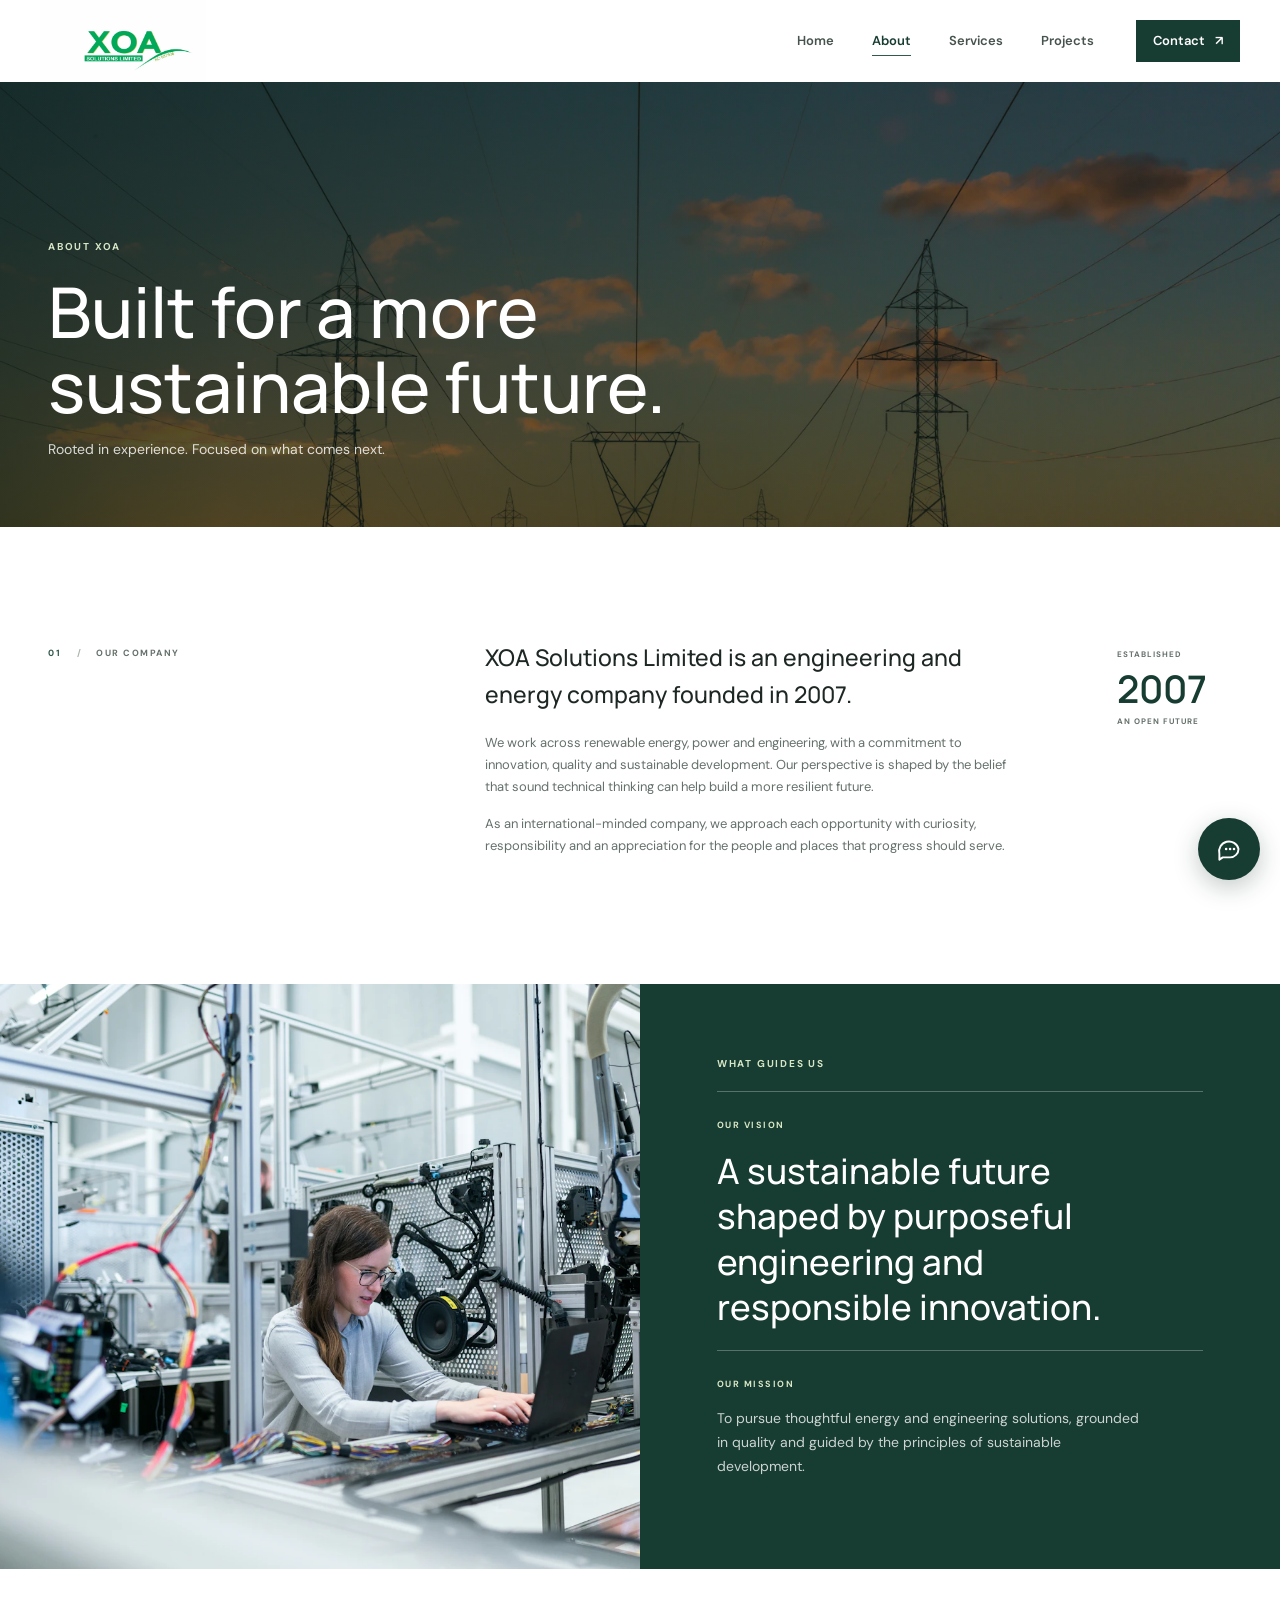
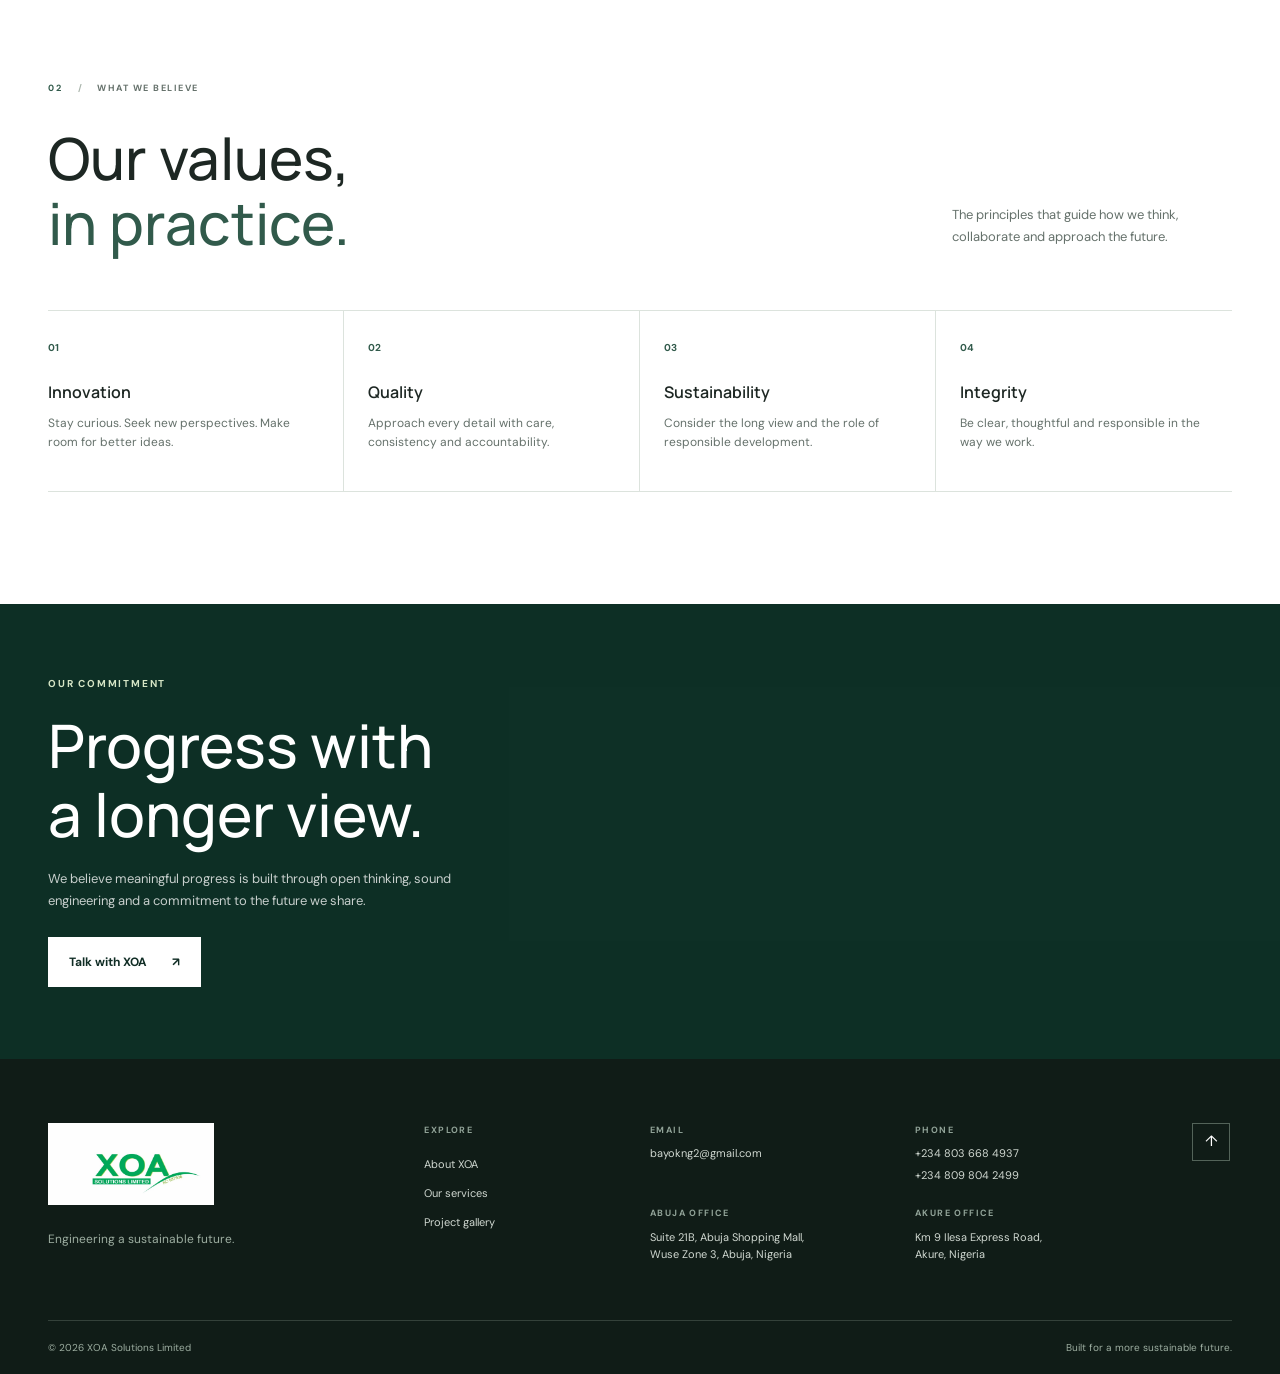
==== commit b9940824: "Update contact details across all pages" ====
--- a/about.html
+++ b/about.html
@@ -42,6 +42,6 @@
     </section>
     <section class="about-commitment"><div class="page-width about-commitment__inner" data-reveal><p class="eyebrow eyebrow--light">Our commitment</p><h2>Progress with<br>a longer view.</h2><p>We believe meaningful progress is built through open thinking, sound engineering and a commitment to the future we share.</p><a class="button button--light" href="contact.html">Talk with XOA <span aria-hidden="true">↗</span></a></div></section>
   </main>
-  <footer class="site-footer"><div class="page-width footer-main"><div class="footer-brand-block"><a class="brand brand--footer" href="index.html" aria-label="XOA Solutions Limited home"><img class="brand-logo" src="assets/images/xoa-logo.jpg" alt="XOA Solutions Limited official logo"></a><p>Engineering a sustainable future.</p></div><div class="footer-column"><span class="footer-label">Explore</span><a href="about.html">About XOA</a><a href="services.html">Our services</a><a href="projects.html">Project gallery</a></div><div class="footer-column"><span class="footer-label">Connect</span><a href="contact.html">Contact</a><span>Contact details to be confirmed</span></div><a class="back-top" href="#main-content" aria-label="Back to top">↑</a></div><div class="page-width footer-bottom"><span>© <span data-current-year>2026</span> XOA Solutions Limited</span><span>Built for a more sustainable future.</span></div></footer>
+  <footer class="site-footer"><div class="page-width footer-main"><div class="footer-brand-block"><a class="brand brand--footer" href="index.html" aria-label="XOA Solutions Limited home"><img class="brand-logo" src="assets/images/xoa-logo.jpg" alt="XOA Solutions Limited official logo"></a><p>Engineering a sustainable future.</p></div><div class="footer-column"><span class="footer-label">Explore</span><a href="about.html">About XOA</a><a href="services.html">Our services</a><a href="projects.html">Project gallery</a></div><div class="footer-contact"><div><strong class="footer-label">EMAIL</strong><a href="mailto:bayokng2@gmail.com">bayokng2@gmail.com</a></div><div><strong class="footer-label">PHONE</strong><a href="tel:+2348036684937">+234 803 668 4937</a><a href="tel:+2348098042499">+234 809 804 2499</a></div><div><strong class="footer-label">ABUJA OFFICE</strong><address>Suite 21B, Abuja Shopping Mall,<br>Wuse Zone 3, Abuja, Nigeria</address></div><div><strong class="footer-label">AKURE OFFICE</strong><address>Km 9 Ilesa Express Road,<br>Akure, Nigeria</address></div></div><a class="back-top" href="#main-content" aria-label="Back to top">↑</a></div><div class="page-width footer-bottom"><span>© <span data-current-year>2026</span> XOA Solutions Limited</span><span>Built for a more sustainable future.</span></div></footer>
 </body>
 </html>
--- a/assets/css/style.css
+++ b/assets/css/style.css
@@ -83,7 +83,7 @@
 .intro-copy .text-link { margin-top: 6px; }
 
 .overview-band { min-height: 470px; display: grid; grid-template-columns: 1.05fr .95fr; color: var(--white); background: var(--forest); }
-.overview-image { min-height: 470px; background: url("../images/wind-landscape.webp") center 48% / cover no-repeat; }
+.overview-image { min-height: 470px; background: url("../images/xoa-engineering-team.jpg") center 48% / cover no-repeat; }
 .overview-content { align-self: center; max-width: 580px; padding: 72px 10% 72px 11%; }
 .overview-content .eyebrow { margin-bottom: 17px; }
 .overview-content h2, .contact-cta h2, .about-commitment h2, .services-outro h2 { margin-bottom: 19px; font-size: clamp(38px, 4vw, 54px); font-weight: 500; line-height: 1.15; }
@@ -107,14 +107,25 @@
 
 .projects-band { padding-block: 105px 120px; color: var(--white); background: var(--forest-deep); }
 .section-heading--light h2 em { color: var(--leaf); }
-.projects-note { margin: -27px 0 42px; color: rgba(255,255,255,.64); font-size: 11px; }
-.featured-projects { display: grid; grid-template-columns: 1.05fr .8fr; align-items: start; gap: 7%; }
-.featured-project { display: block; }
-.featured-project img { aspect-ratio: 1.62; object-fit: cover; transition: filter .3s ease; }
-.featured-project:hover img { filter: brightness(.86); }
-.featured-project--offset { margin-top: 85px; }
-.project-meta { display: flex; justify-content: space-between; margin: 17px 0 8px; color: #b7c8b9; font-size: 9px; font-weight: 700; letter-spacing: 1.15px; }
-.featured-project h3 { margin-bottom: 0; font-size: 22px; font-weight: 500; }
+.project-cards { display: grid; grid-template-columns: repeat(3, minmax(0, 1fr)); gap: 22px; }
+.project-card { min-width: 0; display: flex; flex-direction: column; overflow: hidden; border: 1px solid var(--line); color: var(--ink); background: var(--white); transition: transform .25s ease, border-color .25s ease; }
+a.project-card:hover { transform: translateY(-3px); border-color: var(--leaf); }
+.project-card__media { aspect-ratio: 1.52; overflow: hidden; background: var(--paper); }
+.project-card__media img { width: 100%; height: 100%; object-fit: cover; transition: transform .5s ease; }
+.project-card:hover .project-card__media img { transform: scale(1.025); }
+.project-card__content { flex: 1; padding: 22px 22px 25px; }
+.project-card__index { display: block; margin-bottom: 12px; color: var(--forest-soft); font-size: 9px; font-weight: 700; letter-spacing: 1.1px; }
+.project-card__category { display: inline-block; margin-bottom: 14px; padding: 6px 8px; border: 1px solid var(--line); color: var(--muted); font-size: 8px; font-weight: 700; letter-spacing: 1px; }
+.project-card__content h3 { margin: 0 0 10px; font-size: 19px; font-weight: 600; line-height: 1.35; }
+.project-card__content p { margin: 0; color: var(--muted); font-size: 11px; line-height: 1.7; }
+.projects-band .project-card { border-color: rgba(255,255,255,.18); color: var(--white); background: rgba(255,255,255,.035); }
+.projects-band .project-card__index { color: var(--leaf); }
+.projects-band .project-card__category { border-color: rgba(255,255,255,.24); color: #d4dfd4; }
+.projects-band .project-card__content p { color: rgba(255,255,255,.72); }
+.project-contact { margin: 30px 0 0; color: var(--muted); font-size: 13px; }
+.project-contact a { color: var(--forest); font-weight: 700; text-decoration: underline; text-underline-offset: 4px; }
+.projects-band .project-contact { color: rgba(255,255,255,.78); }
+.projects-band .project-contact a { color: var(--white); }
 
 .why-section { display: grid; grid-template-columns: .8fr 1.2fr; gap: 10%; padding-block: 115px 125px; }
 .why-heading .section-kicker { margin-bottom: 31px; }
@@ -133,12 +144,17 @@
 .cta-index { position: absolute; right: 5%; bottom: 34px; color: rgba(255,255,255,.55); font-size: 10px; letter-spacing: 1.5px; }
 
 .site-footer { color: var(--white); background: #101c17; }
-.footer-main { position: relative; display: grid; grid-template-columns: 1.5fr .7fr .8fr 40px; gap: 45px; padding-block: 64px 56px; }
+.footer-main { position: relative; display: grid; grid-template-columns: 1.15fr .65fr 1.7fr 40px; gap: 30px; padding-block: 64px 56px; }
 .footer-brand-block > p { margin: 16px 0 0; color: #9daea1; font-size: 12px; }
 .footer-column { display: flex; flex-direction: column; align-items: flex-start; gap: 10px; }
 .footer-label { margin-bottom: 7px; color: #91a398; font-size: 9px; font-weight: 700; letter-spacing: 1.4px; text-transform: uppercase; }
 .footer-column a, .footer-column > span:not(.footer-label) { color: #d0d8d1; font-size: 11px; }
 .footer-column a:hover { color: var(--leaf); }
+.footer-contact { display: grid; grid-template-columns: repeat(2, minmax(0, 1fr)); gap: 22px 18px; }
+.footer-contact > div { min-width: 0; display: flex; flex-direction: column; align-items: flex-start; gap: 4px; }
+.footer-contact .footer-label { margin: 0 0 3px; color: #91a398; font-size: 9px; font-weight: 700; letter-spacing: 1.4px; }
+.footer-contact a, .footer-contact address { color: #d0d8d1; font-size: 11px; font-style: normal; line-height: 1.6; overflow-wrap: anywhere; }
+.footer-contact a:hover { color: var(--leaf); }
 .back-top { width: 38px; height: 38px; display: grid; place-items: center; border: 1px solid #536359; color: var(--white); transition: background .2s ease; }
 .back-top:hover { background: var(--forest-soft); }
 .footer-bottom { min-height: 54px; display: flex; justify-content: space-between; align-items: center; border-top: 1px solid #34413a; color: #9daea1; font-size: 10px; }
@@ -197,27 +213,6 @@
 .portfolio-intro { display: grid; grid-template-columns: 1fr .65fr; gap: 13%; align-items: end; margin-bottom: 48px; }
 .portfolio-intro .section-kicker { margin-bottom: 25px; }
 .portfolio-intro > p { margin-bottom: 6px; color: var(--muted); font-size: 13px; }
-.filter-bar { display: flex; gap: 7px; margin-bottom: 25px; border-bottom: 1px solid var(--line); }
-.filter-button { min-height: 43px; padding: 0 15px; border: 0; border-bottom: 2px solid transparent; color: var(--muted); background: transparent; font-size: 11px; font-weight: 600; cursor: pointer; transition: color .2s ease, border-color .2s ease; }
-.filter-button:hover, .filter-button.is-active { color: var(--forest); }
-.filter-button.is-active { border-bottom-color: var(--forest); }
-.portfolio-grid { display: grid; grid-template-columns: repeat(2, 1fr); gap: 46px 28px; }
-.portfolio-card { min-width: 0; }
-.portfolio-card[hidden] { display: none; }
-.portfolio-card__image { position: relative; overflow: hidden; background: var(--paper); }
-.portfolio-card__image img { aspect-ratio: 1.52; object-fit: cover; transition: transform .5s ease; }
-.portfolio-card:hover .portfolio-card__image img { transform: scale(1.025); }
-.portfolio-card__image > span { position: absolute; left: 14px; bottom: 14px; padding: 7px 10px; color: var(--forest-deep); background: var(--white); font-size: 8px; font-weight: 700; letter-spacing: 1px; }
-.portfolio-card__caption { display: flex; justify-content: space-between; gap: 20px; padding-top: 16px; }
-.portfolio-card__caption > div > span { color: var(--forest-soft); font-size: 9px; font-weight: 700; letter-spacing: 1.1px; }
-.portfolio-card__caption h3 { margin: 6px 0; font-size: 19px; font-weight: 600; }
-.portfolio-card__caption p { max-width: 420px; margin: 0; color: var(--muted); font-size: 11px; }
-.portfolio-arrow { color: var(--forest); }
-.portfolio-note { padding-block: 24px; background: var(--paper); }
-.portfolio-note .page-width { display: flex; align-items: center; gap: 17px; }
-.note-mark { width: 25px; height: 25px; flex: 0 0 auto; display: grid; place-items: center; border: 1px solid #91a296; border-radius: 50%; color: var(--forest); font: 600 12px/1 var(--display); }
-.portfolio-note p { margin: 0; color: var(--muted); font-size: 11px; }
-.portfolio-note strong { color: var(--ink); }
 
 .contact-section { display: grid; grid-template-columns: .8fr 1fr; gap: 10%; align-items: start; }
 .contact-details h2 { margin: 0 0 17px; font-size: clamp(34px, 4vw, 48px); font-weight: 500; line-height: 1.15; }
@@ -252,7 +247,7 @@
   .intro-content { gap: 8%; }
   .overview-content { padding-inline: 9%; }
   .why-section { grid-template-columns: .75fr 1.25fr; gap: 6%; }
-  .footer-main { grid-template-columns: 1.2fr .8fr .9fr 38px; gap: 25px; }
+  .footer-main { grid-template-columns: 1fr .55fr 1.35fr 38px; gap: 20px; }
   .about-intro { grid-template-columns: .6fr 1.2fr; gap: 7%; }
   .founded-stamp { grid-column: 2; display: flex; align-items: center; gap: 10px; }
   .founded-stamp strong { font-size: 24px; }
@@ -307,10 +302,7 @@
   .service-tile h3 { margin-top: 13px; }
   .tile-arrow { opacity: 1; }
   .projects-band { padding-block: 76px 83px; }
-  .projects-note { margin: -15px 0 29px; line-height: 1.6; }
-  .featured-projects { grid-template-columns: 1fr; gap: 30px; }
-  .featured-project--offset { margin-top: 0; }
-  .featured-project img { aspect-ratio: 1.45; }
+  .project-cards { grid-template-columns: repeat(2, minmax(0, 1fr)); }
   .why-section { grid-template-columns: 1fr; gap: 30px; padding-block: 76px 83px; }
   .why-item { grid-template-columns: 35px 1fr; padding-block: 18px; }
   .contact-cta { min-height: 350px; background-position: 56% center; }
@@ -318,6 +310,7 @@
   .cta-index { right: 20px; bottom: 20px; }
   .footer-main { grid-template-columns: 1fr 1fr; gap: 32px 18px; padding-block: 48px 38px; }
   .footer-brand-block { grid-column: 1 / -1; }
+  .footer-contact { grid-column: 1 / -1; gap: 22px 18px; padding-right: 45px; }
   .footer-main > .back-top { position: absolute; top: 48px; right: 0; }
   .footer-bottom { min-height: 64px; align-items: flex-start; flex-direction: column; justify-content: center; gap: 4px; padding-block: 12px; }
   .page-hero { min-height: 390px; }
@@ -351,13 +344,9 @@
   .portfolio-section { padding-block: 67px 75px; }
   .portfolio-intro { grid-template-columns: 1fr; gap: 20px; margin-bottom: 28px; }
   .portfolio-intro > p { font-size: 12px; }
-  .filter-bar { gap: 0; overflow-x: auto; margin-right: -20px; padding-right: 20px; }
-  .filter-button { flex: 0 0 auto; padding-inline: 12px; font-size: 10px; }
-  .portfolio-grid { grid-template-columns: 1fr; gap: 32px; }
-  .portfolio-card__image img { aspect-ratio: 1.3; }
-  .portfolio-card__caption h3 { font-size: 17px; }
-  .portfolio-note .page-width { align-items: flex-start; }
-  .portfolio-note p { font-size: 10px; }
+  .project-cards { grid-template-columns: 1fr; gap: 24px; }
+  .project-card__content { padding: 20px; }
+  .project-card__content h3 { font-size: 18px; }
   .contact-section { grid-template-columns: 1fr; gap: 38px; padding-block: 67px 75px; }
   .contact-details h2 { font-size: 39px; }
   .contact-form-wrap { padding: 24px 18px; }
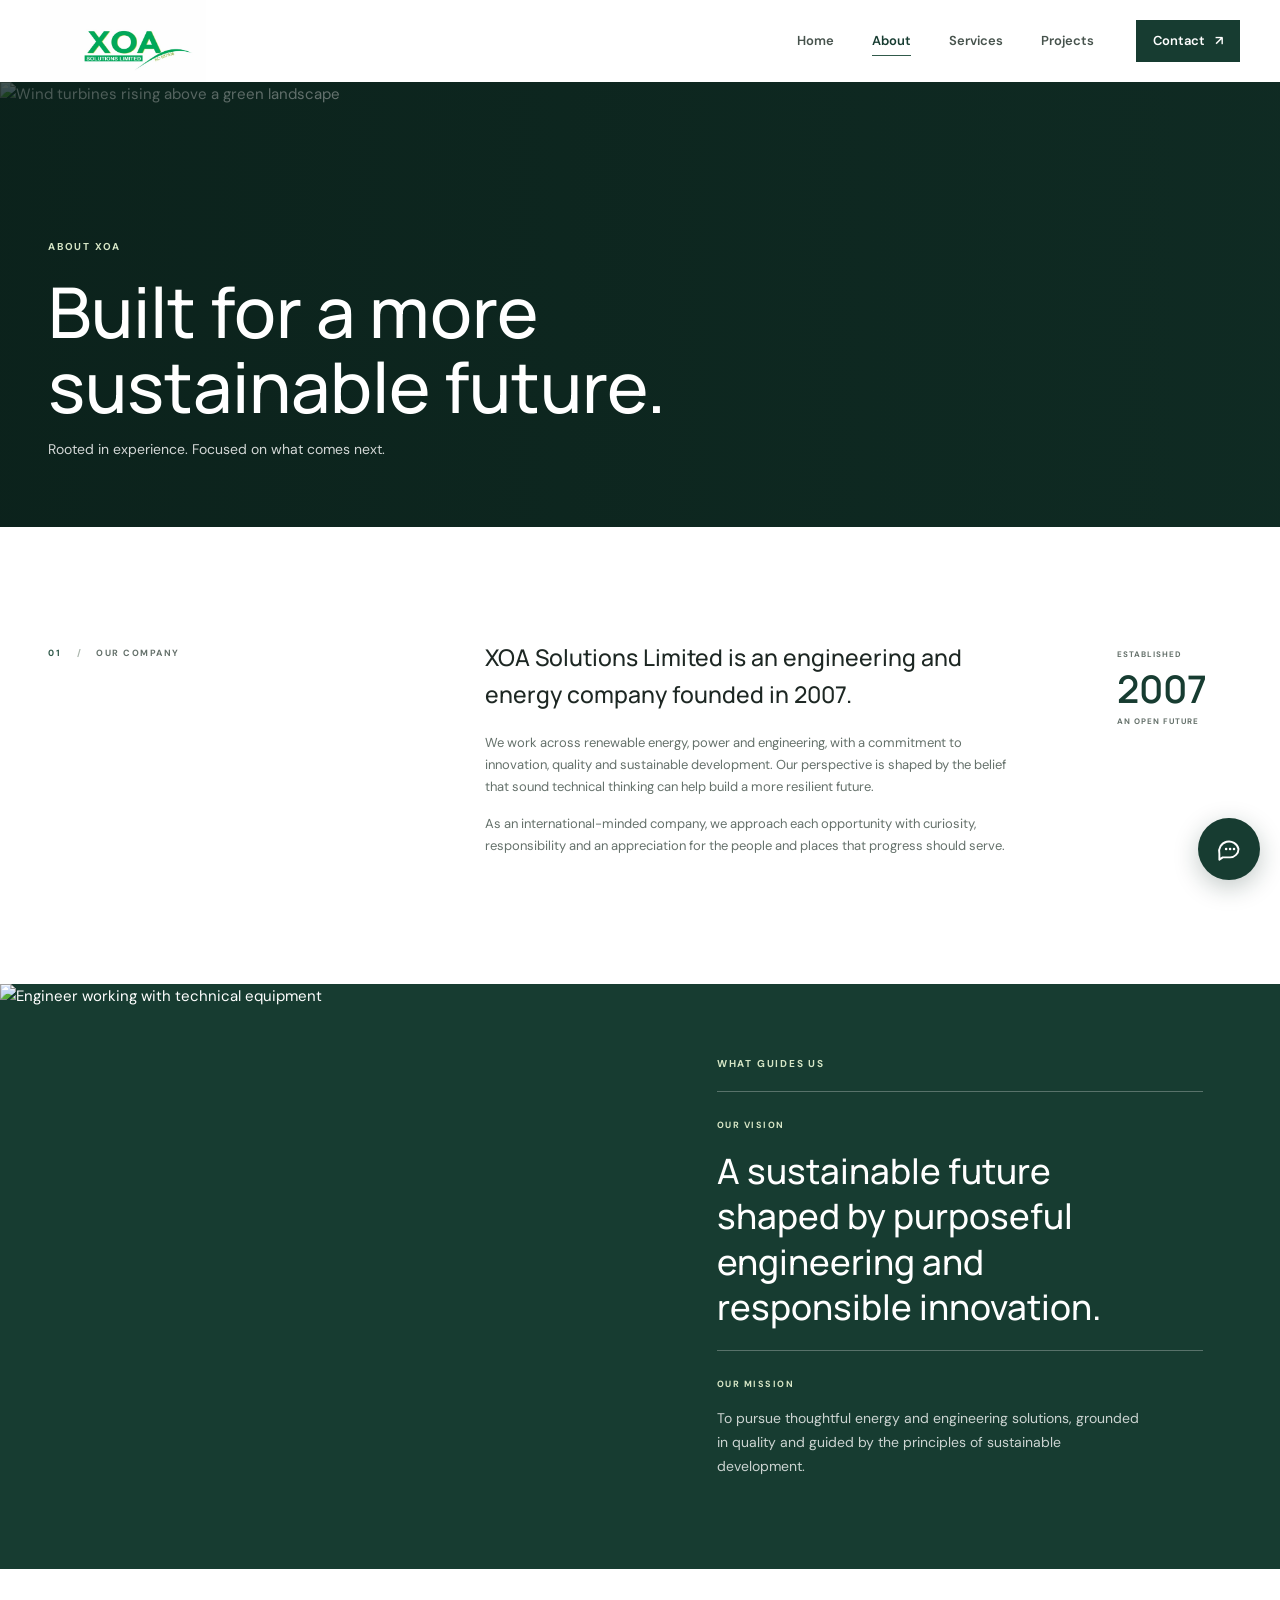
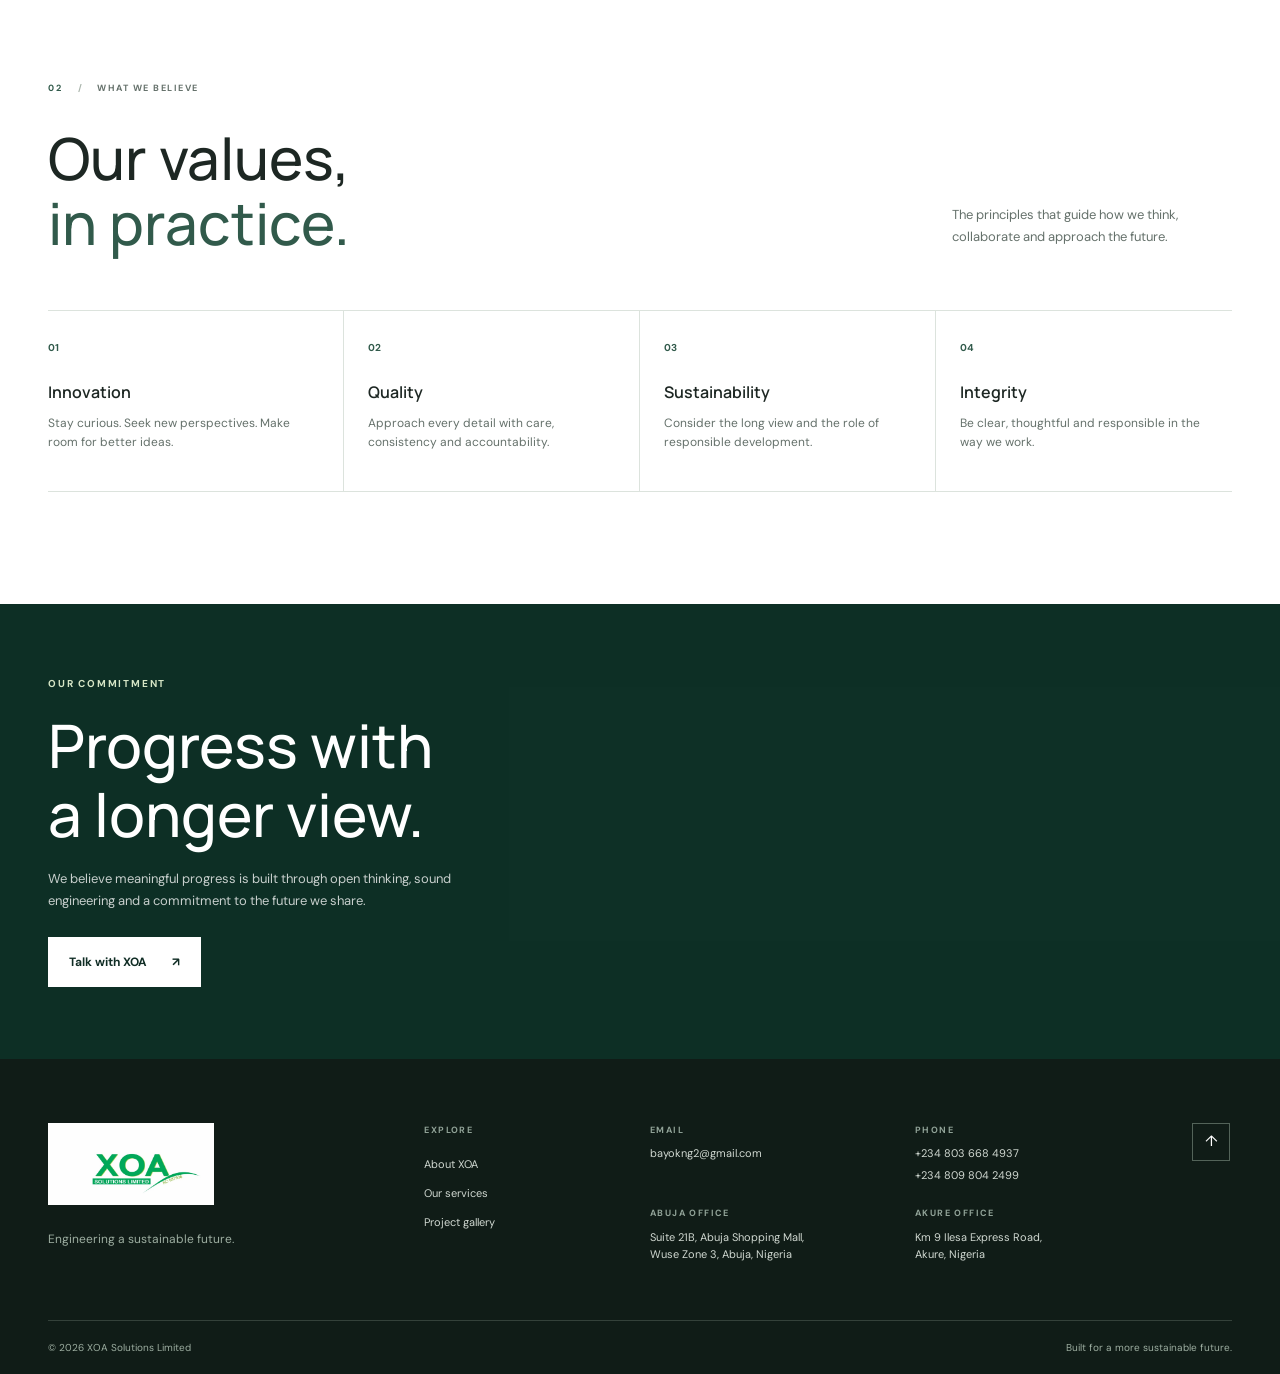
==== commit a9e8e222: "Update About page images" ====
--- a/about.html
+++ b/about.html
@@ -24,7 +24,7 @@
   </div></header>
   <main id="main-content">
     <section class="page-hero page-hero--about">
-      <img src="assets/images/wind-landscape.webp" alt="Wind turbines rising above a green landscape" fetchpriority="high">
+      <img src="assets/images/contact-background.webp" alt="Wind turbines rising above a green landscape" fetchpriority="high">
       <div class="page-hero__shade"></div><div class="page-width page-hero__content"><p class="eyebrow eyebrow--light">About XOA</p><h1>Built for a more<br>sustainable future.</h1><p>Rooted in experience. Focused on what comes next.</p></div>
     </section>
     <section class="about-intro section-space page-width" data-reveal>
@@ -33,7 +33,7 @@
       <div class="founded-stamp"><span>ESTABLISHED</span><strong>2007</strong><span>AN OPEN FUTURE</span></div>
     </section>
     <section class="vision-band" data-reveal>
-      <div class="vision-image"><img src="assets/images/engineer-at-work.webp" alt="Engineer working with technical equipment" loading="lazy"></div>
+      <div class="vision-image"><img src="assets/images/vision-mission.webp" alt="Engineer working with technical equipment" loading="lazy"></div>
       <div class="vision-content"><p class="eyebrow eyebrow--light">What guides us</p><div class="vision-block"><span>OUR VISION</span><h2>A sustainable future shaped by purposeful engineering and responsible innovation.</h2></div><div class="vision-block"><span>OUR MISSION</span><p>To pursue thoughtful energy and engineering solutions, grounded in quality and guided by the principles of sustainable development.</p></div></div>
     </section>
     <section class="values-section section-space page-width" data-reveal>
--- a/assets/css/style.css
+++ b/assets/css/style.css
@@ -137,7 +137,7 @@
 .why-item p { margin: 0; color: var(--muted); font-size: 12px; }
 
 .contact-cta, .about-commitment, .services-outro { position: relative; overflow: hidden; color: var(--white); background: var(--forest); }
-.contact-cta { min-height: 410px; display: flex; align-items: center; background: url("../images/wind-landscape.webp") center 48% / cover no-repeat; }
+.contact-cta { min-height: 410px; display: flex; align-items: center; background: url("../images/contact-background.webp") center 48% / cover no-repeat; }
 .contact-cta::before, .about-commitment::before, .services-outro::before { position: absolute; inset: 0; background: rgba(13, 47, 37, .88); content: ""; }
 .contact-cta__inner, .about-commitment__inner, .services-outro__inner { position: relative; z-index: 1; padding-block: 72px; }
 .contact-cta h2 { margin-bottom: 26px; font-size: clamp(42px, 5vw, 64px); }
@@ -206,7 +206,7 @@
 .service-detail__copy h2 { margin: 0 0 9px; font-size: 21px; font-weight: 600; }
 .service-detail__copy p { max-width: 680px; margin: 0; color: var(--muted); font-size: 13px; }
 .service-detail__mark { justify-self: end; color: var(--forest-soft); font-size: 27px; }
-.services-outro { background: url("../images/wind-landscape.webp") center 48% / cover no-repeat; }
+.services-outro { background: url("../images/contact-background.webp") center 48% / cover no-repeat; }
 .services-outro__inner { min-height: 400px; }
 
 .portfolio-section { padding-block: 94px 105px; }
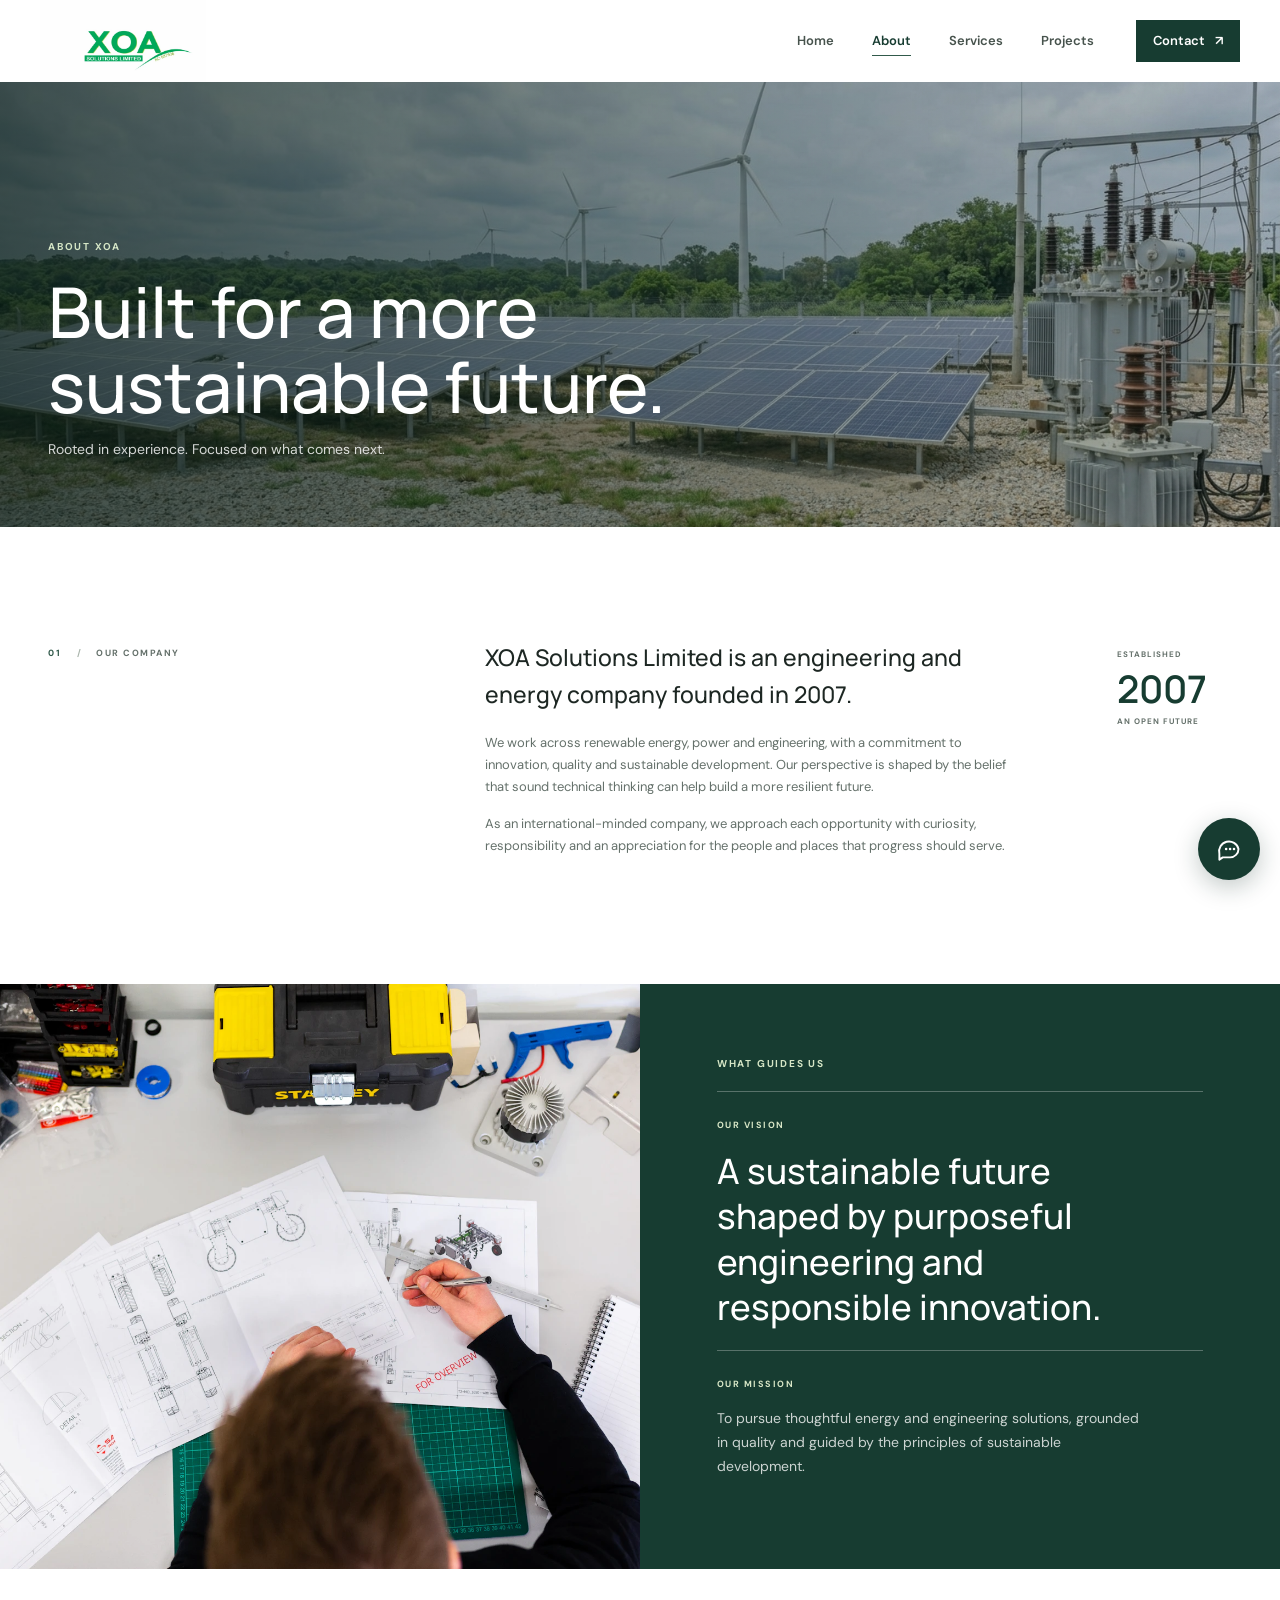
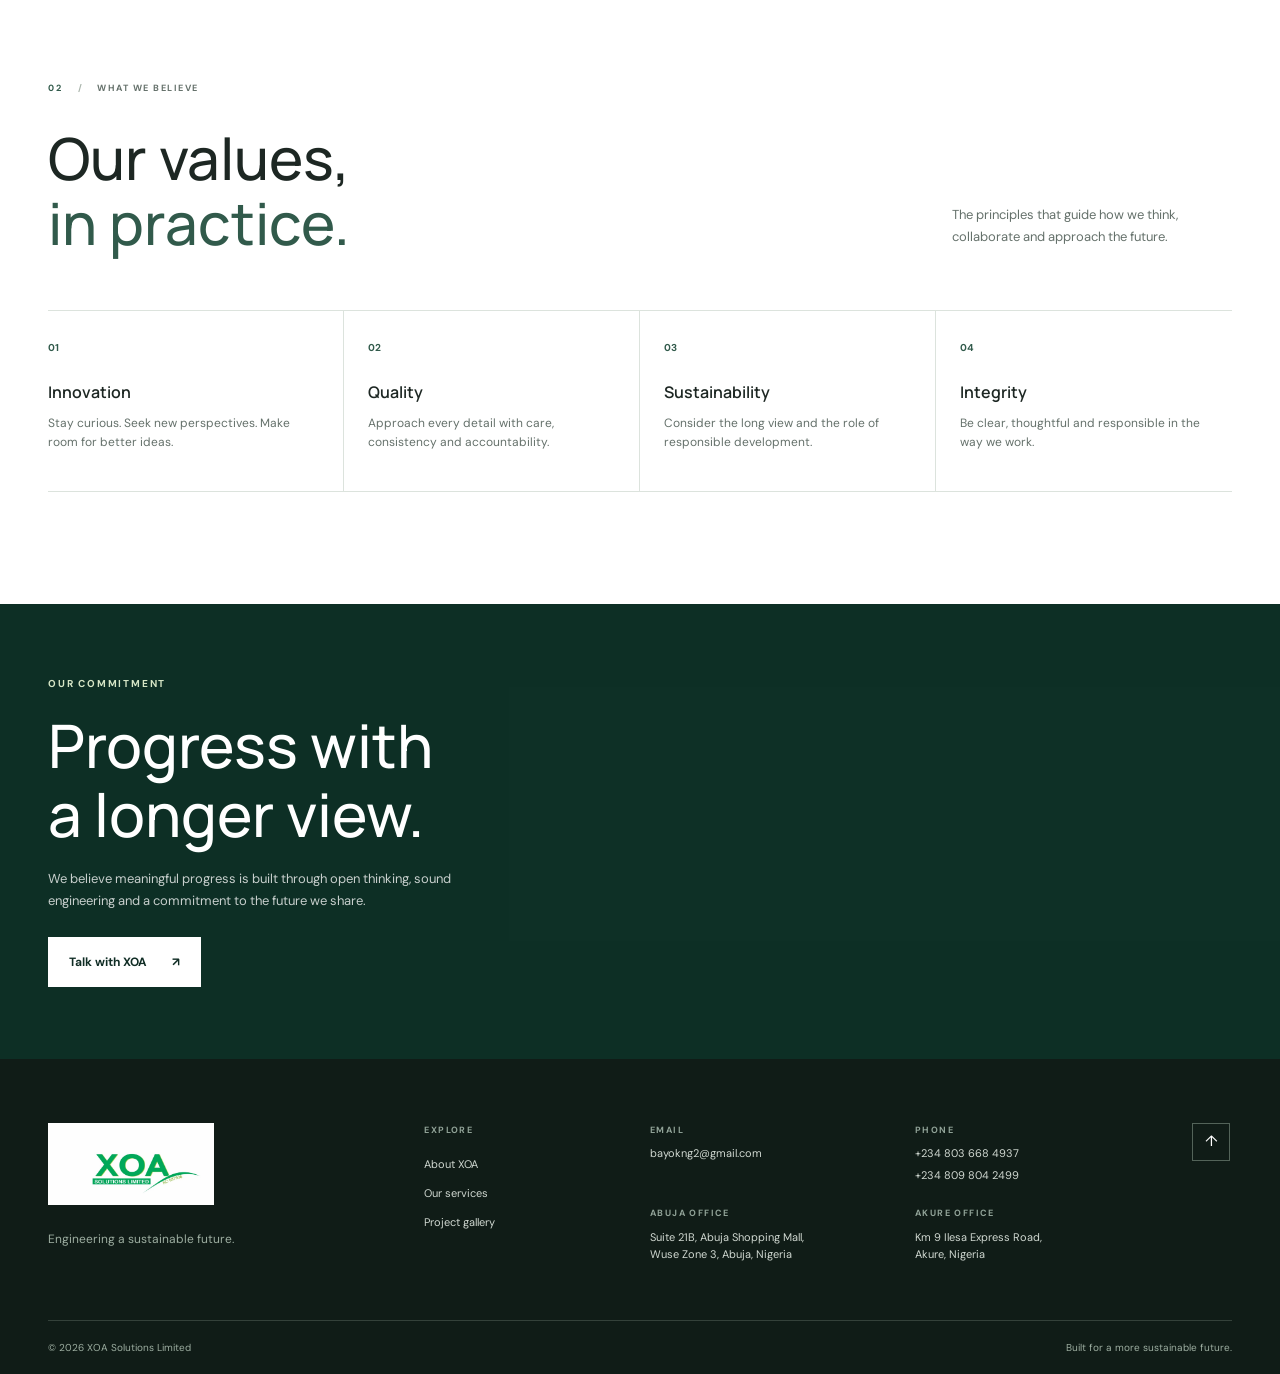
==== commit 00f7671e: "Fix website image references and formats" ====
--- a/about.html
+++ b/about.html
@@ -24,7 +24,7 @@
   </div></header>
   <main id="main-content">
     <section class="page-hero page-hero--about">
-      <img src="assets/images/contact-background.webp" alt="Wind turbines rising above a green landscape" fetchpriority="high">
+      <img src="assets/images/contact-background.jpg" alt="Wind turbines rising above a green landscape" fetchpriority="high">
       <div class="page-hero__shade"></div><div class="page-width page-hero__content"><p class="eyebrow eyebrow--light">About XOA</p><h1>Built for a more<br>sustainable future.</h1><p>Rooted in experience. Focused on what comes next.</p></div>
     </section>
     <section class="about-intro section-space page-width" data-reveal>
--- a/assets/css/style.css
+++ b/assets/css/style.css
@@ -137,7 +137,7 @@
 .why-item p { margin: 0; color: var(--muted); font-size: 12px; }
 
 .contact-cta, .about-commitment, .services-outro { position: relative; overflow: hidden; color: var(--white); background: var(--forest); }
-.contact-cta { min-height: 410px; display: flex; align-items: center; background: url("../images/contact-background.webp") center 48% / cover no-repeat; }
+.contact-cta { min-height: 410px; display: flex; align-items: center; background: url("../images/contact-background.jpg") center 48% / cover no-repeat; }
 .contact-cta::before, .about-commitment::before, .services-outro::before { position: absolute; inset: 0; background: rgba(13, 47, 37, .88); content: ""; }
 .contact-cta__inner, .about-commitment__inner, .services-outro__inner { position: relative; z-index: 1; padding-block: 72px; }
 .contact-cta h2 { margin-bottom: 26px; font-size: clamp(42px, 5vw, 64px); }
@@ -206,7 +206,7 @@
 .service-detail__copy h2 { margin: 0 0 9px; font-size: 21px; font-weight: 600; }
 .service-detail__copy p { max-width: 680px; margin: 0; color: var(--muted); font-size: 13px; }
 .service-detail__mark { justify-self: end; color: var(--forest-soft); font-size: 27px; }
-.services-outro { background: url("../images/contact-background.webp") center 48% / cover no-repeat; }
+.services-outro { background: url("../images/contact-background.jpg") center 48% / cover no-repeat; }
 .services-outro__inner { min-height: 400px; }
 
 .portfolio-section { padding-block: 94px 105px; }
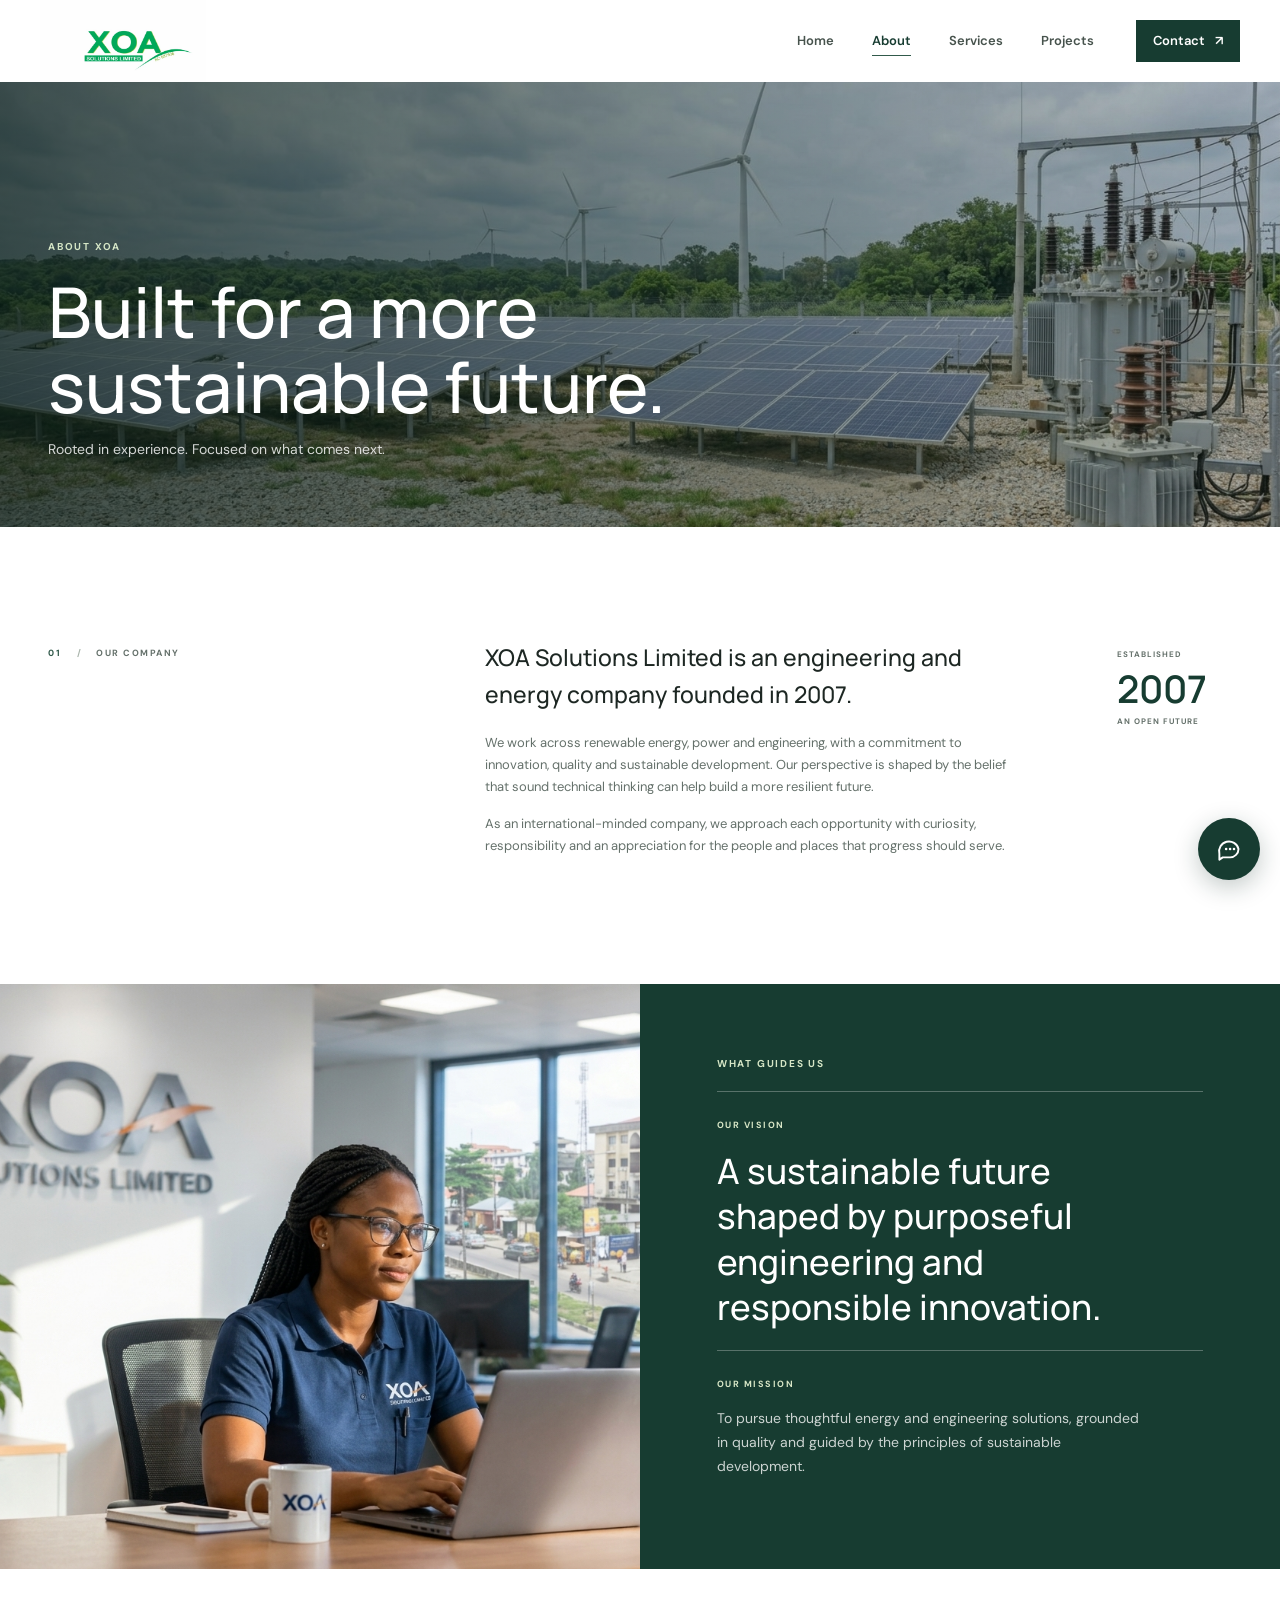
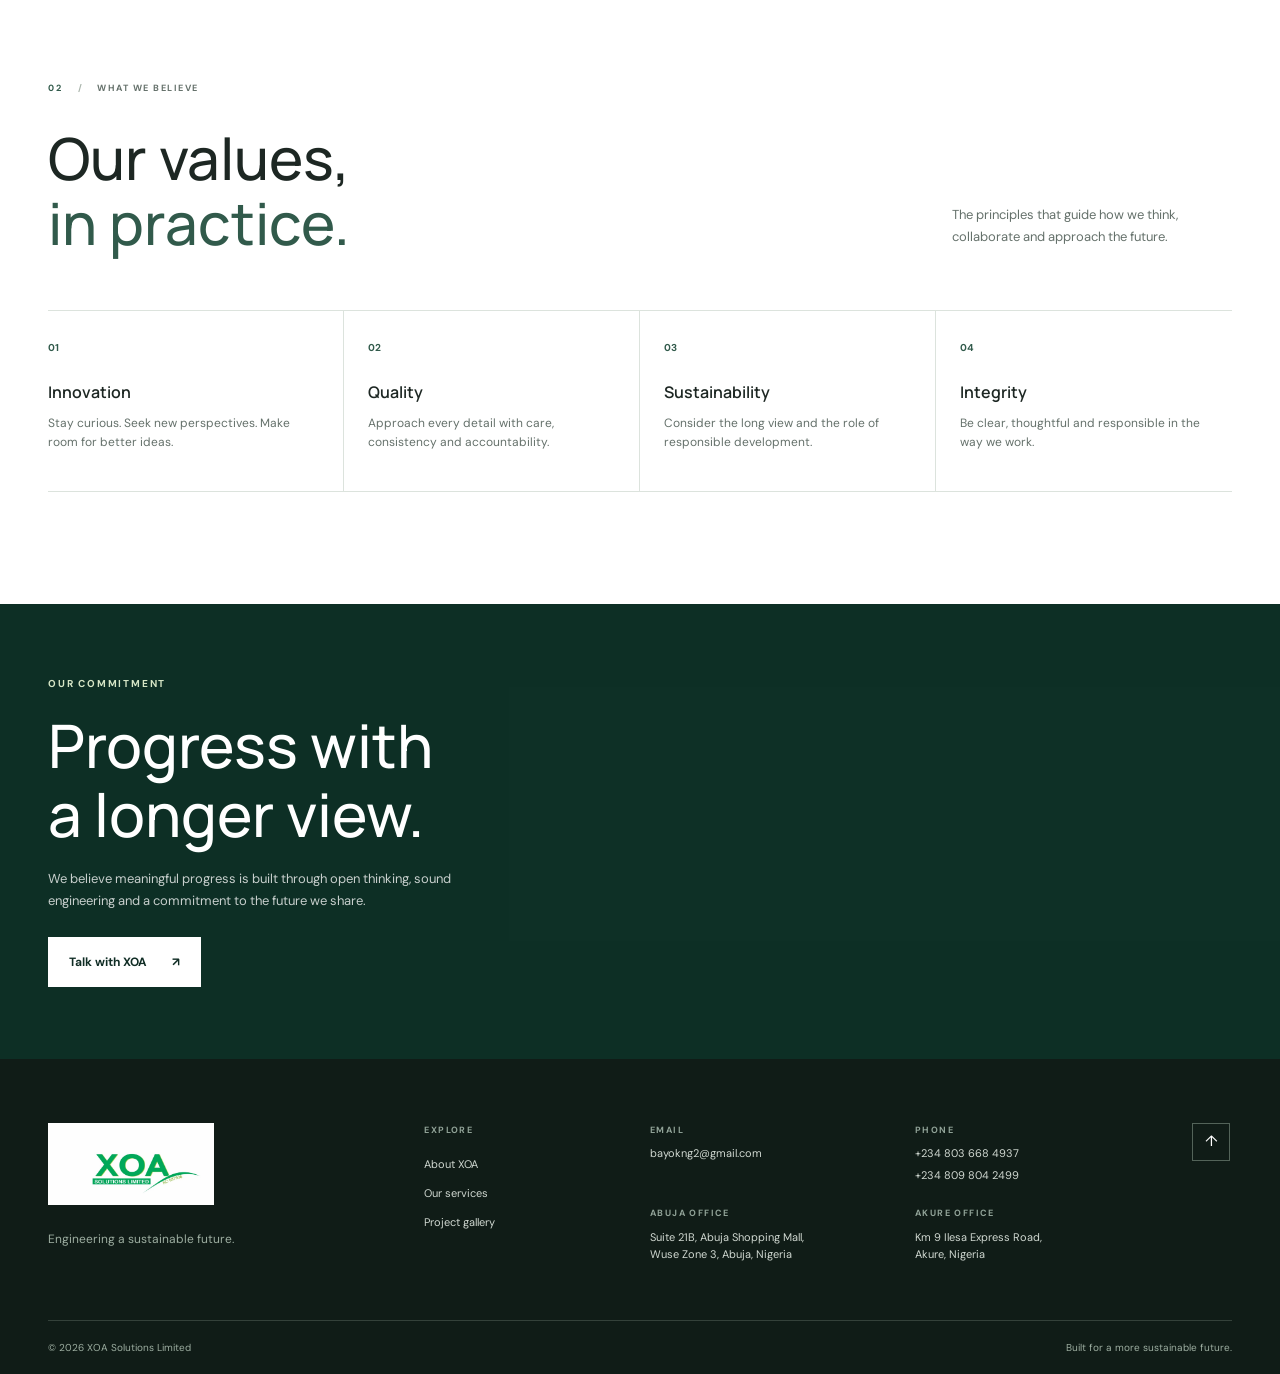
==== commit 902cb407: "Fix Vision and Mission image" ====
--- a/about.html
+++ b/about.html
@@ -33,7 +33,7 @@
       <div class="founded-stamp"><span>ESTABLISHED</span><strong>2007</strong><span>AN OPEN FUTURE</span></div>
     </section>
     <section class="vision-band" data-reveal>
-      <div class="vision-image"><img src="assets/images/vision-mission.webp" alt="Engineer working with technical equipment" loading="lazy"></div>
+      <div class="vision-image"><img src="assets/images/vision-mission.png" alt="Engineer working with technical equipment" loading="lazy"></div>
       <div class="vision-content"><p class="eyebrow eyebrow--light">What guides us</p><div class="vision-block"><span>OUR VISION</span><h2>A sustainable future shaped by purposeful engineering and responsible innovation.</h2></div><div class="vision-block"><span>OUR MISSION</span><p>To pursue thoughtful energy and engineering solutions, grounded in quality and guided by the principles of sustainable development.</p></div></div>
     </section>
     <section class="values-section section-space page-width" data-reveal>
